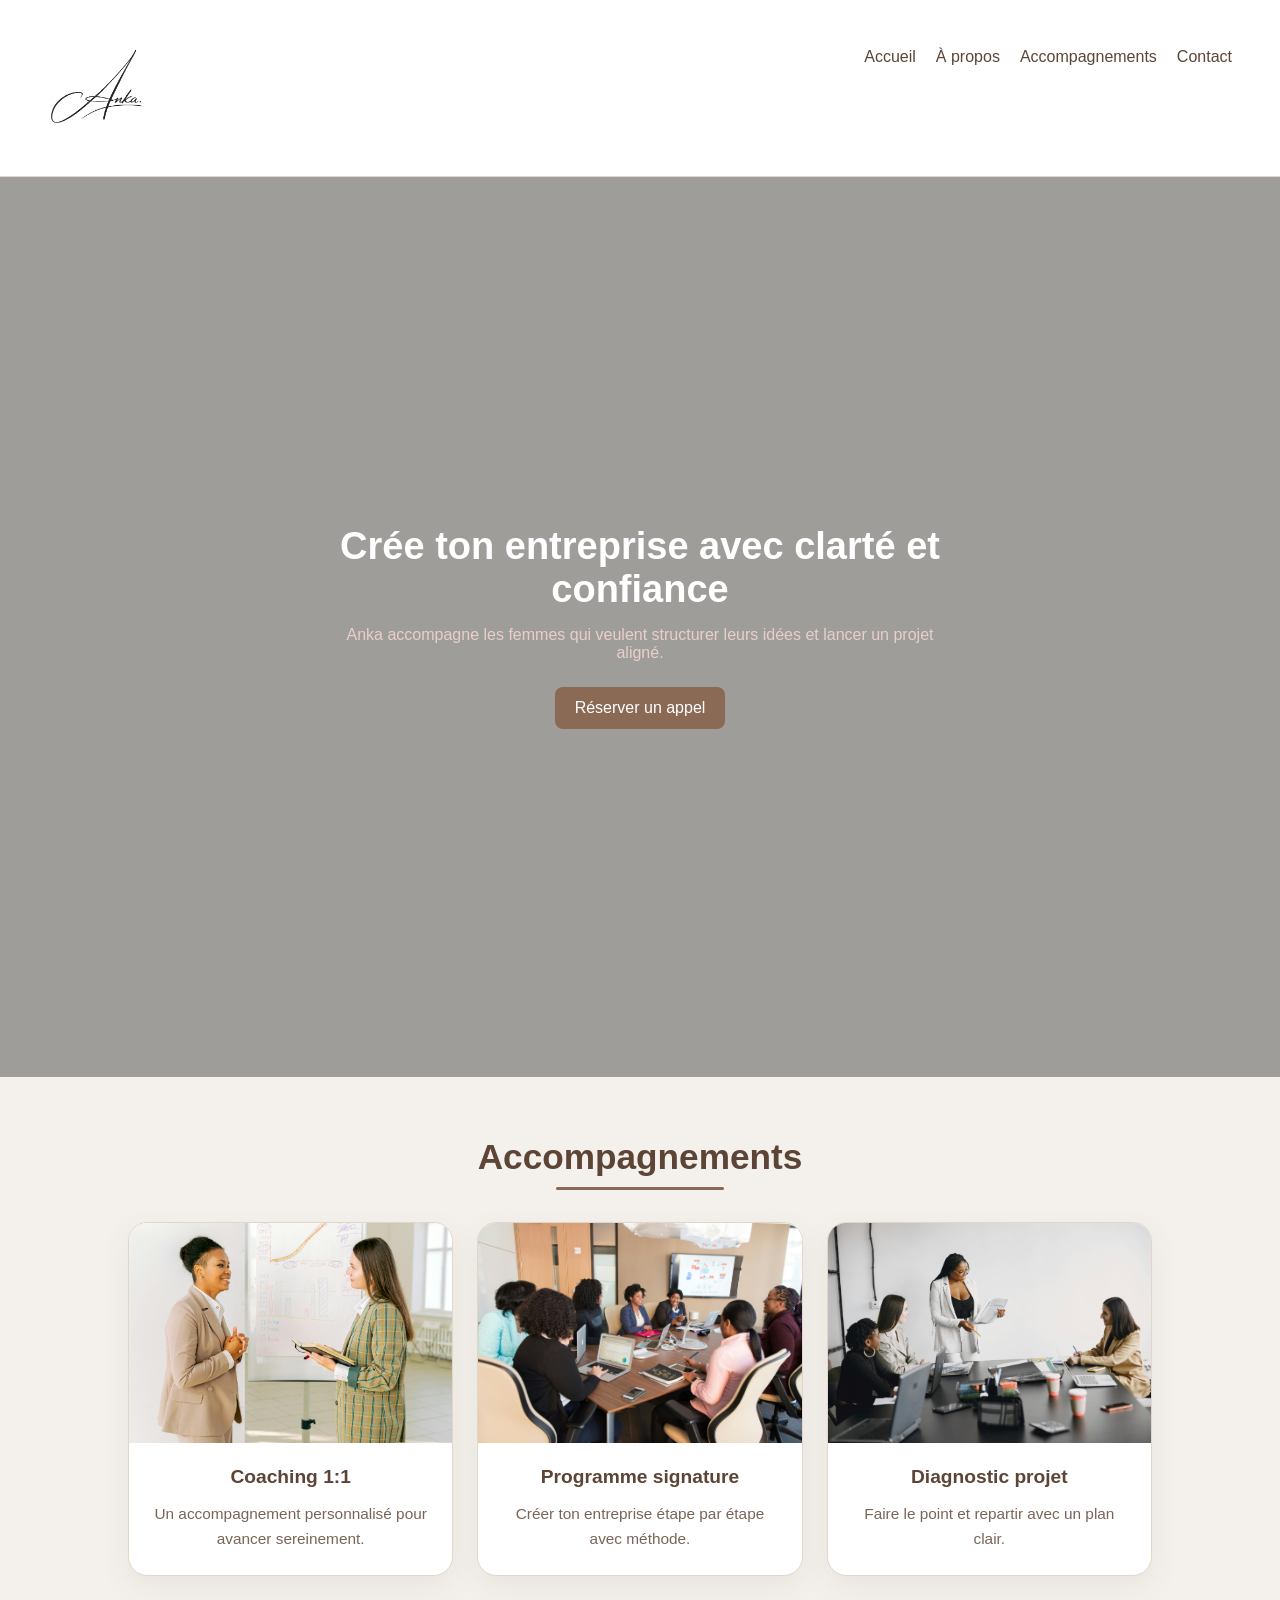
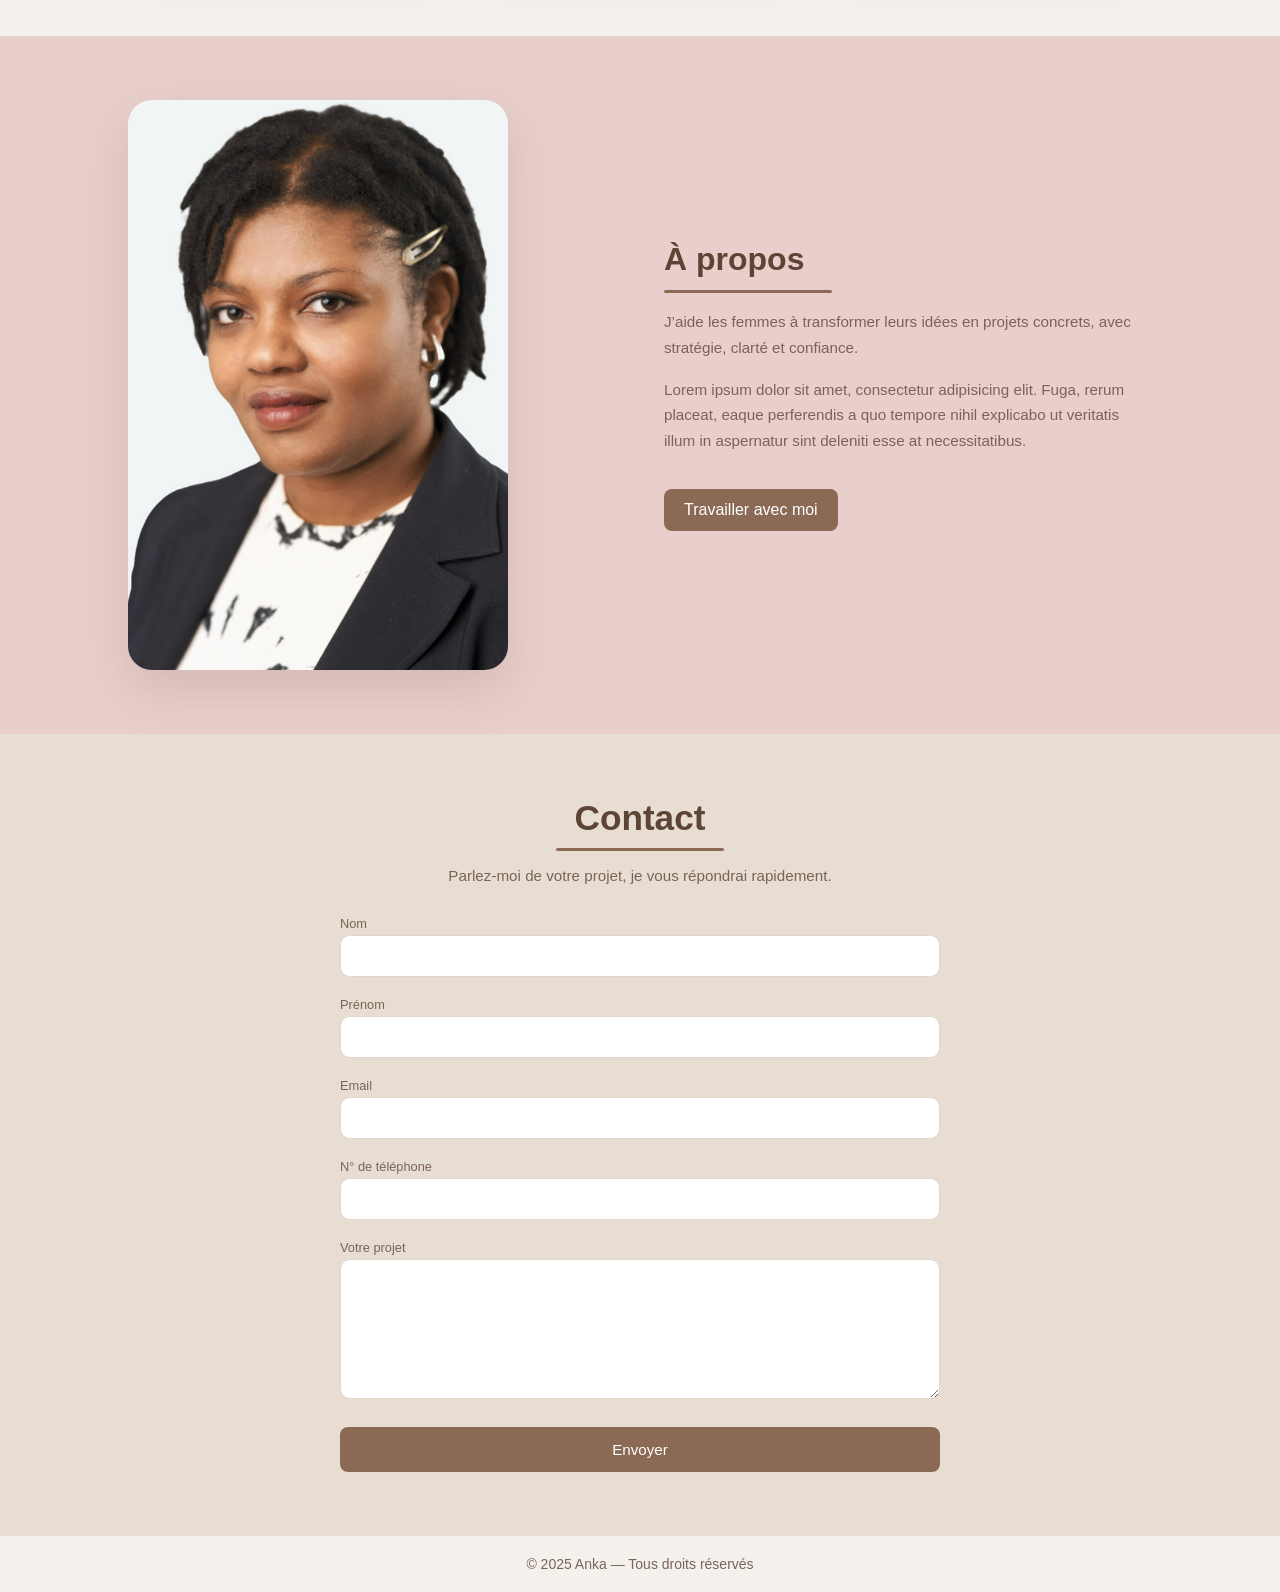
==== index.html @ aa1567e7 "Projet Anka Adele" ====
<!DOCTYPE html>
<html lang="fr">
<head>
<meta charset="UTF-8">
<meta name="viewport" content="width=device-width, initial-scale=1.0">
<title>Anka — Accompagnement entrepreneurial</title>
<link rel="stylesheet" href="style.css">
</head>

<body>


<!-- NAVIGATION -->
<nav>
  <div class="logo">
    <a href="#"><img src="./assets/images/vectologo.png" alt="Logo Anka"></a>
  </div>
  <ul>
    <li><a href="#">Accueil</a></li>
    <li><a href="#about">À propos</a></li>
    <li><a href="#offers">Accompagnements</a></li>
    <li><a href="#contact">Contact</a></li>
  </ul>
</nav>


<!-- BANNIERE PRINCIPALE -->
<section class="hero">

  <video class="hero-video" autoplay muted loop playsinline>
    <source src="./assets/videos/background_hero2.mp4" type="video/mp4">
  </video>

  <div class="hero-overlay"></div>

  <div class="hero-content">
    <h1>Crée ton entreprise avec clarté et confiance</h1>
    <p>
      Anka accompagne les femmes qui veulent structurer leurs idées
      et lancer un projet aligné.
    </p>
    <a href="#contact" class="btn">Réserver un appel</a>
  </div>

</section>


<!-- ACCOMPAGNEMENTS -->
<section id="offers" class="section">
  <h2>Accompagnements</h2>

  <div class="cards">
    <div class="card">
      <div class="card-img">
        <img src="./assets/images/coaching.jpg" alt="Coaching 1:1">
      </div>
      <div class="card-body">
        <h3>Coaching 1:1</h3>
        <p>Un accompagnement personnalisé pour avancer sereinement.</p>
      </div>
    </div>

    <div class="card">
      <div class="card-img">
        <img src="./assets/images/programme.jpg" alt="Programme signature">
      </div>
      <div class="card-body">
        <h3>Programme signature</h3>
        <p>Créer ton entreprise étape par étape avec méthode.</p>
      </div>
    </div>

    <div class="card">
      <div class="card-img">
        <img src="./assets/images/diagnostic.png" alt="Diagnostic projet">
      </div>
      <div class="card-body">
        <h3>Diagnostic projet</h3>
        <p>Faire le point et repartir avec un plan clair.</p>
      </div>
    </div>
  </div>
</section>


<!-- A PROPOS -->
<section id="about" class="section about">
  <div class="about-container">

    <div class="about-img">
      <img src="./assets/images/portrait.png" alt="Fondatrice Anka">
    </div>

    <div class="about-content">
      <h2>À propos</h2>
      <p>
        J’aide les femmes à transformer leurs idées en projets concrets,
        avec stratégie, clarté et confiance.
      </p>

      <p>
        Lorem ipsum dolor sit amet, consectetur adipisicing elit.
        Fuga, rerum placeat, eaque perferendis a quo tempore nihil explicabo
        ut veritatis illum in aspernatur sint deleniti esse at necessitatibus.
      </p>

      <a href="#contact" class="btn">Travailler avec moi</a>
    </div>

  </div>
</section>


<!-- FORMULAIRE CONTACT -->
<section id="contact" class="section contact">
  <div class="contact-container">
    <h2>Contact</h2>
    <p class="contact-subtitle">
      Parlez-moi de votre projet, je vous répondrai rapidement.
    </p>

    <form action="contact.php" method="POST" class="contact-form">

      <div class="form-group">
        <label>Nom</label>
        <input type="text" name="name" required>
      </div>

      <div class="form-group">
        <label>Prénom</label>
        <input type="text" name="name" required>
      </div>

      <div class="form-group">
        <label>Email</label>
        <input type="email" name="email" required>
      </div>

      <div class="form-group">
        <label>N° de téléphone</label>
        <input type="tel" name="phone" required>
      </div>

      <div class="form-group">
        <label>Votre projet</label>
        <textarea name="message" required></textarea>
      </div>

      <button type="submit" class="btn">Envoyer</button>

    </form>
  </div>
</section>

<footer>
  © 2025 Anka — Tous droits réservés
</footer>

</body>
</html>
---- style.css ----
:root {
  --bg-main: #F4F1EC;
  --bg-section: #E8DDD2;
  --bg-card: #FFFFFF;

  --text-main: #5C4436;
  --text-soft: #7A6458;

  --primary: #8A6A55;
  --accent: #E8CFCB;

  --border-soft: #E2D6CC;
}

* {
  margin: 0;
  padding: 0;
  box-sizing: border-box;
}

body {
  font-family: Arial, sans-serif;
  background: var(--bg-main);
  color: var(--text-main);
}






/* NAV */
nav {
  display: flex;
  justify-content: space-between;
  padding: 3rem;
  background: white;
  border-bottom: 1px solid var(--border-soft);
}

.logo img {
  height: 5rem;              
  width: auto;               
  display: block;
}


nav ul {
  display: flex;
  list-style: none;
  gap: 20px;
}

nav a {
  text-decoration: none;
  color: var(--text-main);
}






/* BANNIERE PRINCIPALE */

.hero {
  position: relative;
  min-height: 100vh;
  display: flex;
  align-items: center;
  justify-content: center;
  padding: 80px 10%;
  text-align: center;
  overflow: hidden;
}

.hero-video {
  position: absolute;
  top: 0;
  left: 0;
  width: 100%;
  height: 100%;
  object-fit: cover;
}

.hero-overlay {
  position: absolute;
  inset: 0;
  background: rgba(0, 0, 0, 0.35);
}

.hero-content {
  position: relative;
  z-index: 2;
  max-width: 700px;
  color: white;
}

.hero h1 {
  font-size: 38px;
  margin-bottom: 15px;
}

.hero p {
  max-width: 600px;
  margin: auto;
  color: var(--accent);
}

.btn {
  display: inline-block;
  margin-top: 25px;
  padding: 12px 20px;
  background: var(--primary);
  color: white;
  border-radius: 8px;
  text-decoration: none;
  border: none;
  cursor: pointer;
}




/* TITRES */
.section h2 {
  font-size: 2.2rem;
  font-weight: 600;
  color: var(--text-main);
  margin-bottom: 1rem;
  position: relative;
}

/* ligne décorative */
.section h2::after {
  content: "";
  display: block;
  width: 10.5rem;
  height: 3px;
  background: var(--primary);
  margin: 0.6rem auto 0;
  border-radius: 2px;
}

.about-content h2 {
  text-align: left;
}

.about-content h2::after {
  margin-left: 0;
}





/* SECTIONS */
.section {
  padding: 60px 10%;
  text-align: center;
}

.cards {
  margin-top: 2rem;
  display: grid;
  grid-template-columns: repeat(auto-fit, minmax(260px, 1fr));
  gap: 1.5rem;
}

.card {
  background: var(--bg-card);
  border: 1px solid var(--border-soft);
  border-radius: 1.2rem;
  overflow: hidden;
  box-shadow: 0 10px 30px rgba(92, 68, 54, 0.08);
  transition: transform 0.3s ease, box-shadow 0.3s ease;
}

.card:hover {
  transform: translateY(-6px);
  box-shadow: 0 18px 40px rgba(92, 68, 54, 0.14);
}

.card-img {
  width: 100%;
  height: 220px;
  overflow: hidden;
  background: var(--bg-section);
}

.card-img img {
  width: 100%;
  height: 100%;
  object-fit: cover;
  display: block;
  transition: transform 0.5s ease;
}

.card:hover .card-img img {
  transform: scale(1.05);
}

.card-body {
  padding: 1.4rem 1.2rem 1.5rem;
}

.card h3 {
  font-size: 1.2rem;
  margin-bottom: 0.75rem;
  color: var(--text-main);
  line-height: 1.3;
}

.card p {
  font-size: 0.96rem;
  line-height: 1.6;
  color: var(--text-soft);
}







/* A PROPOS */
.about {
  background: var(--accent);
  padding: 4rem 10%;
}

/* container principal */
.about-container {
  max-width: 1100px;
  margin: 0 auto;
  display: grid;
  grid-template-columns: 1fr 1fr;
  gap: 3rem;
  align-items: center;
}

/* image */
.about-img {
  width: 100%;
  max-width: 380px; /* contrôle visuel */
  aspect-ratio: 2 / 3; /* IMPORTANT */
  border-radius: 1.5rem;
  overflow: hidden;
  box-shadow: 0 20px 50px rgba(92, 68, 54, 0.15);
}

/* image interne */
.about-img img {
  width: 100%;
  height: 100%;
  object-fit: cover;
  object-position: center top; /* focus visage */
  display: block;
  transition: transform 0.5s ease;
}


.about-img:hover img {
  transform: scale(1.03);
}

/* contenu texte */
.about-content {
  text-align: left;
}

.about-content h2 {
  margin-bottom: 1rem;
  font-size: 2rem;
  line-height: 1.3;
}

.about-content p {
  margin-bottom: 1rem;
  color: var(--text-soft);
  line-height: 1.7;
  font-size: 0.95rem;
}

/* bouton spacing */
.about-content .btn {
  margin-top: 1.2rem;
}

/* responsive */
@media (max-width: 768px) {
  .about-container {
    grid-template-columns: 1fr;
    text-align: center;
  }

  .about-img {
    margin: 0 auto;
    max-width: 300px;
  }

  .about-content {
    text-align: center;
  }
}








/* FORMULAIRE */
/* SECTION */
.contact {
  background: var(--bg-section);
  padding: 4rem 10%;
}

/* container */
.contact-container {
  max-width: 600px;
  margin: 0 auto;
  text-align: center;
}

/* subtitle */
.contact-subtitle {
  margin-top: 0.5rem;
  margin-bottom: 2rem;
  color: var(--text-soft);
  font-size: 0.95rem;
}


.contact-form {
  display: flex;
  flex-direction: column;
  gap: 1.2rem;
}

/* group */
.form-group {
  display: flex;
  flex-direction: column;
  text-align: left;
}

/* labels */
.form-group label {
  font-size: 0.8rem;
  margin-bottom: 0.3rem;
  color: var(--text-soft);
}

/* inputs */
.contact-form input,
.contact-form textarea {
  padding: 0.75rem 0.9rem;
  border-radius: 0.6rem;
  border: 1px solid var(--border-soft);
  font-size: 0.9rem;
  background: white;
  transition: all 0.2s ease;
}

/* focus */
.contact-form input:focus,
.contact-form textarea:focus {
  outline: none;
  border-color: var(--primary);
  box-shadow: 0 0 0 2px rgba(138, 106, 85, 0.15);
}

/* textarea */
.contact-form textarea {
  min-height: 140px;
  resize: vertical;
}

/* bouton */
.contact-form .btn {
  margin-top: 0.5rem;
  padding: 0.9rem;
  font-size: 0.95rem;
}

/* FOOTER */
footer {
  text-align: center;
  padding: 20px;
  font-size: 14px;
  color: var(--text-soft);
}
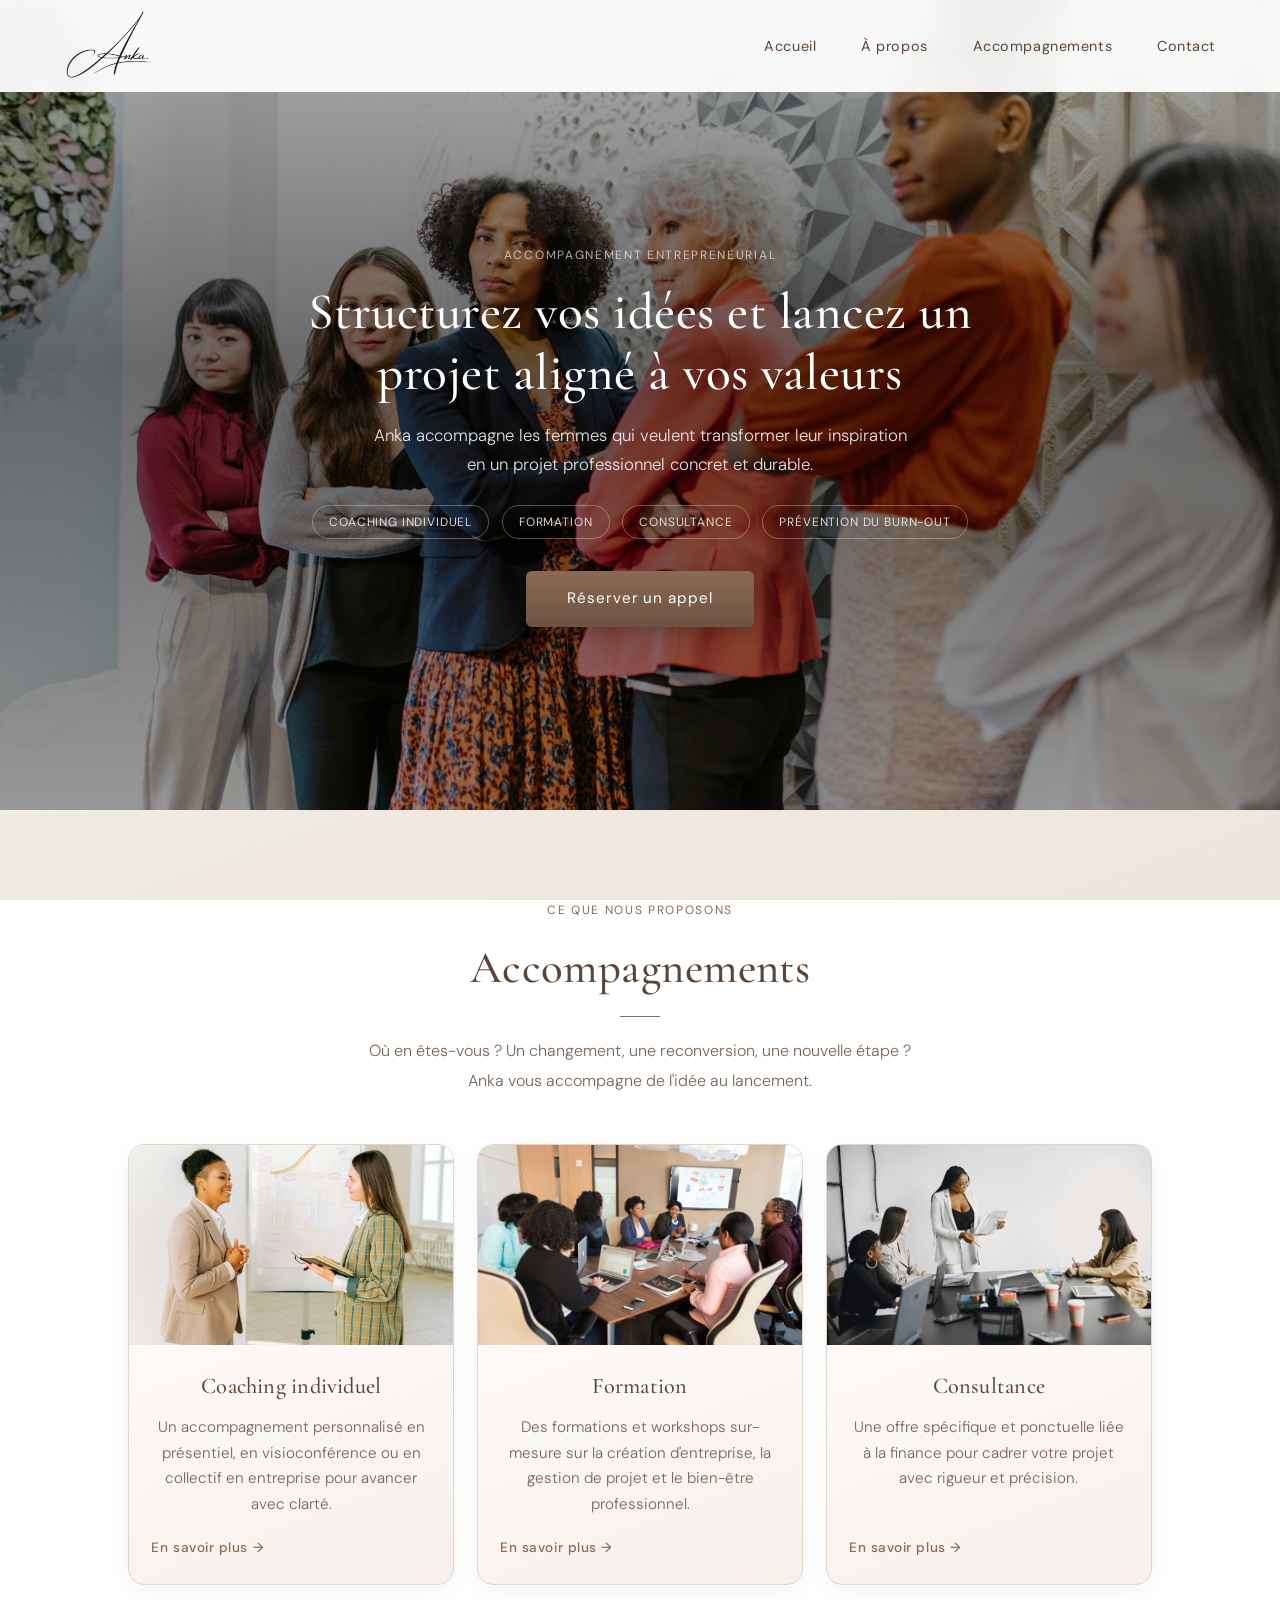
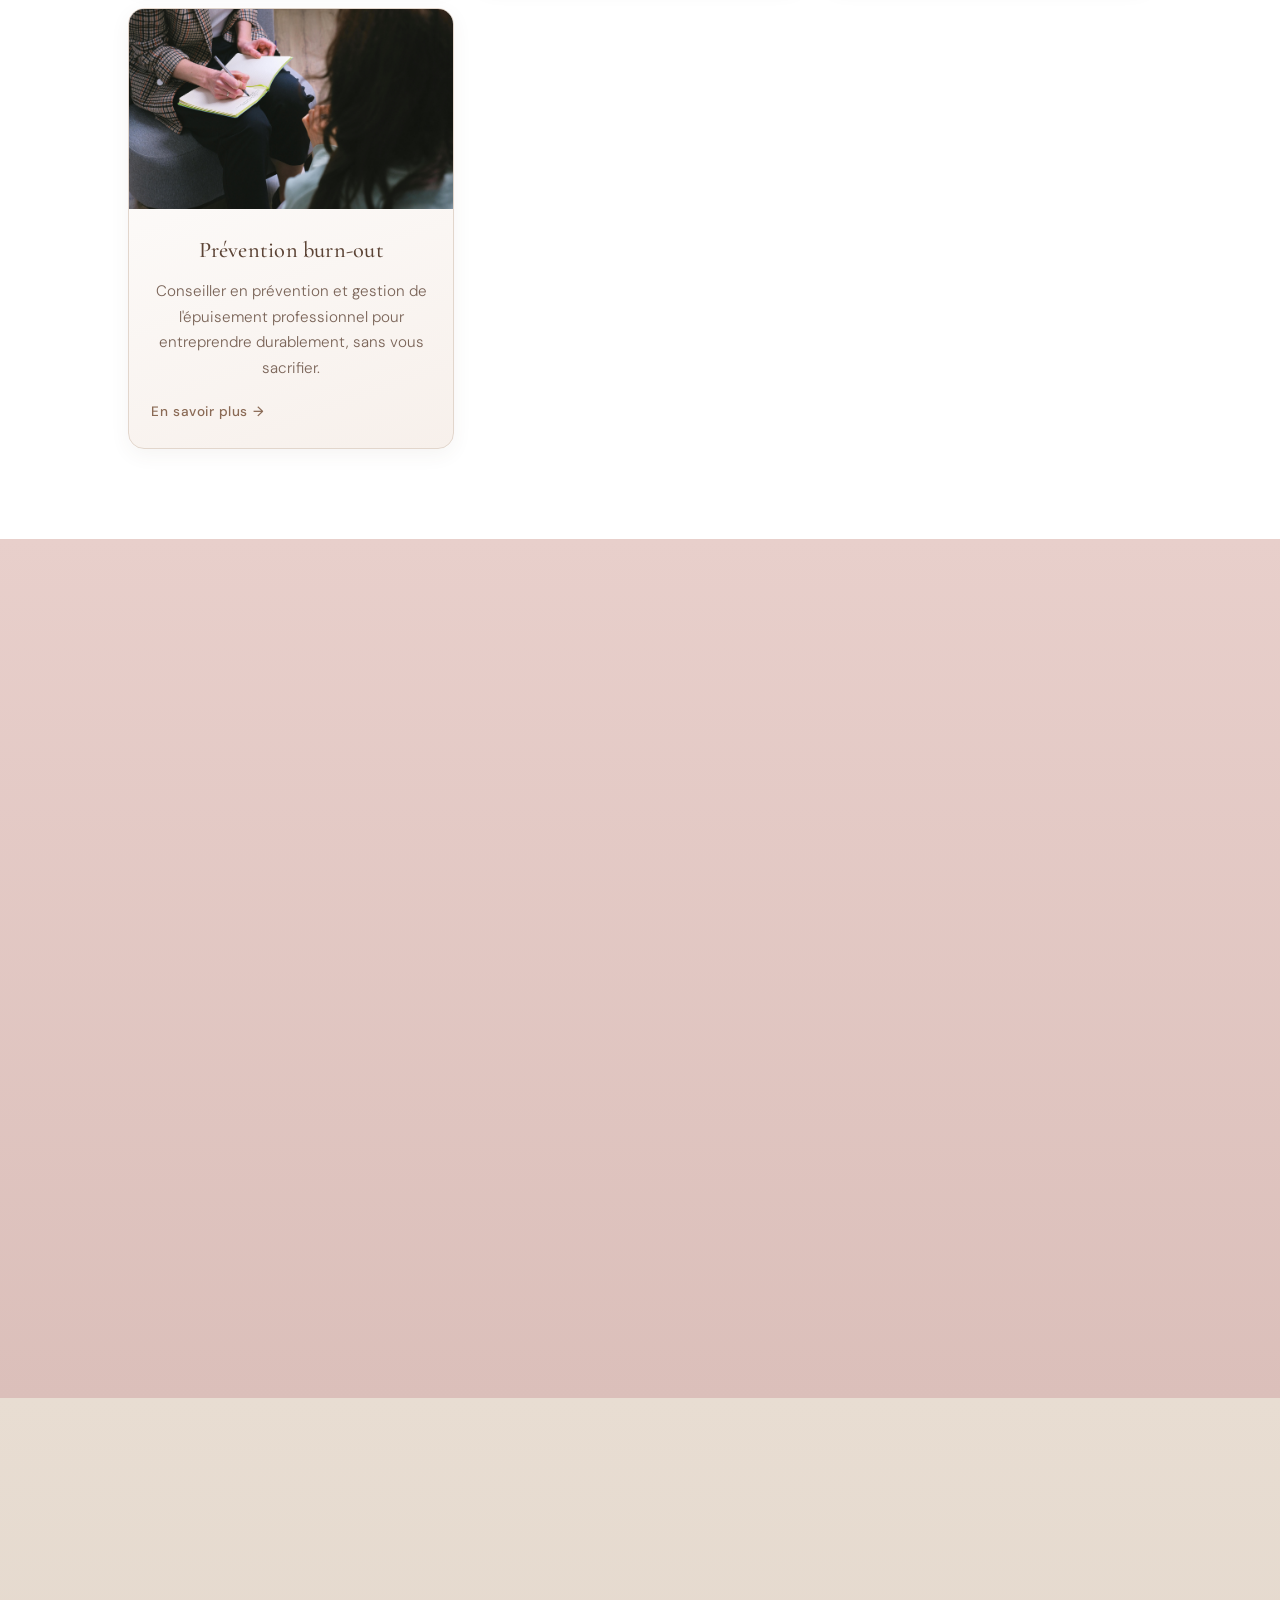
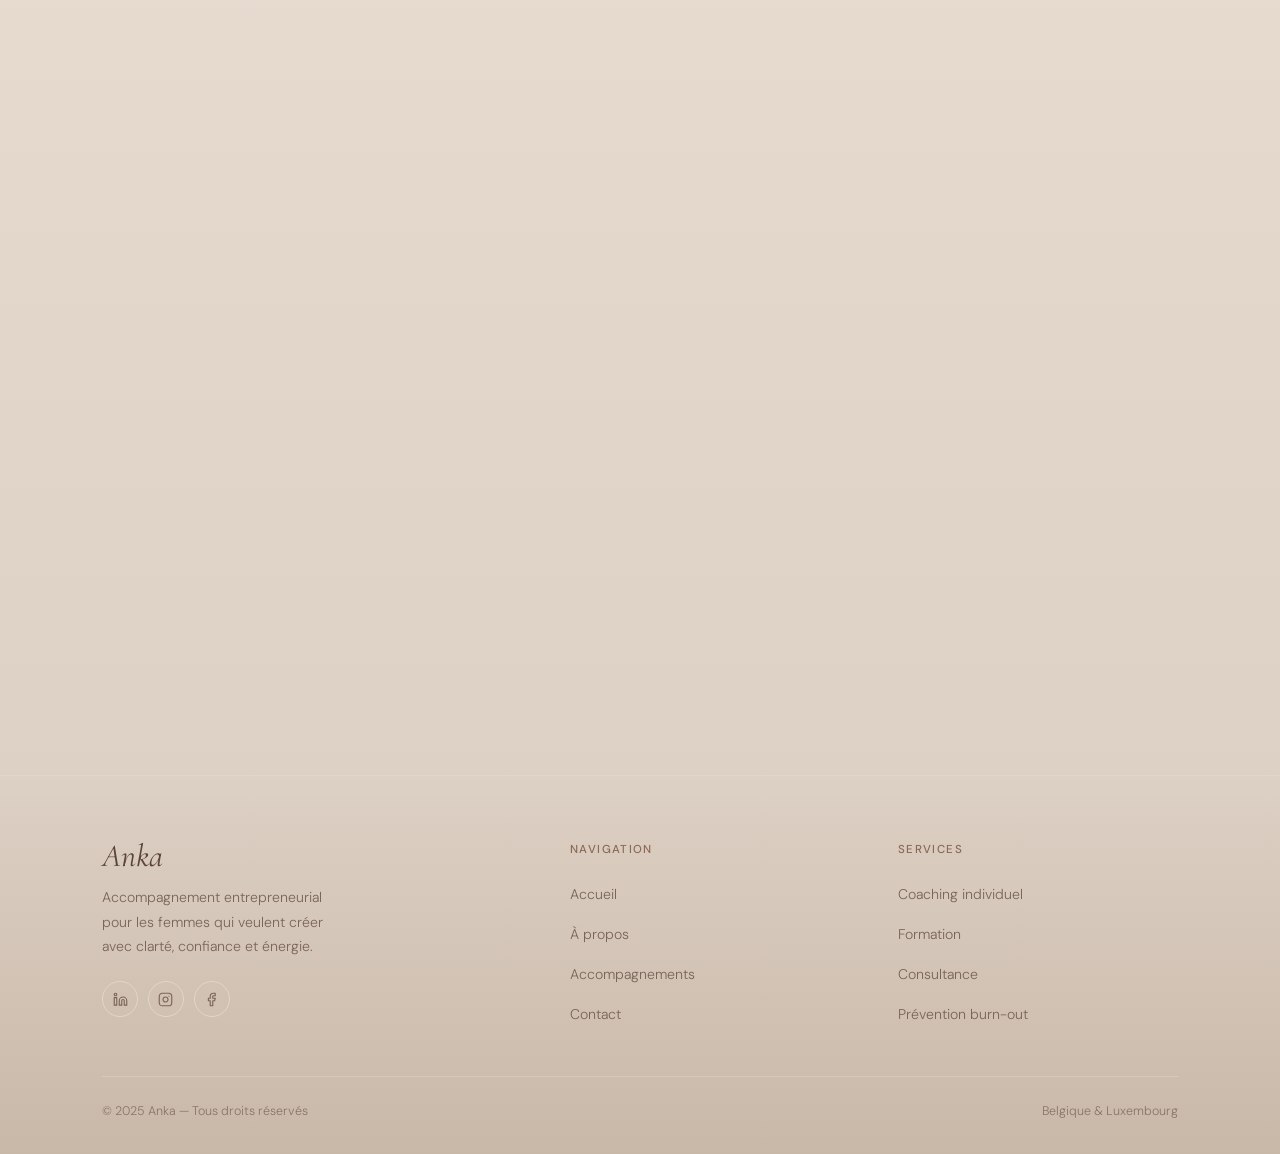
==== commit 112f10e6: "Optimisation" ====
--- a/index.html
+++ b/index.html
@@ -3,80 +3,111 @@
 <head>
 <meta charset="UTF-8">
 <meta name="viewport" content="width=device-width, initial-scale=1.0">
-<title>Anka — Accompagnement entrepreneurial</title>
+<title>Anka - Accompagnement entrepreneurial</title>
+<link rel="icon" type="image/svg+xml" href="assets/images/favicon.svg">
+
+<link rel="preconnect" href="https://fonts.googleapis.com">
+<link rel="preconnect" href="https://fonts.gstatic.com" crossorigin>
+<link href="https://fonts.googleapis.com/css2?family=Cormorant+Garamond:ital,wght@0,400;0,500;0,600;1,400&family=DM+Sans:wght@300;400;500&display=swap" rel="stylesheet">
+
 <link rel="stylesheet" href="style.css">
 </head>
 
 <body>
 
-
 <!-- NAVIGATION -->
-<nav>
+<nav id="navbar">
   <div class="logo">
     <a href="#"><img src="./assets/images/vectologo.png" alt="Logo Anka"></a>
   </div>
-  <ul>
+  <ul class="nav-links">
     <li><a href="#">Accueil</a></li>
     <li><a href="#about">À propos</a></li>
     <li><a href="#offers">Accompagnements</a></li>
     <li><a href="#contact">Contact</a></li>
   </ul>
+  <button class="hamburger" id="hamburger" aria-label="Ouvrir le menu" aria-expanded="false">
+    <span></span>
+    <span></span>
+    <span></span>
+  </button>
 </nav>
 
-
-<!-- BANNIERE PRINCIPALE -->
+<div class="nav-overlay" id="navOverlay"></div>
+
+
+<!-- HERO -->
 <section class="hero">
-
-  <video class="hero-video" autoplay muted loop playsinline>
-    <source src="./assets/videos/background_hero2.mp4" type="video/mp4">
-  </video>
-
+  <img src="assets/images/Hero.jpg" alt="Anka accompagnement entrepreneurial" class="hero-bg">
   <div class="hero-overlay"></div>
-
   <div class="hero-content">
-    <h1>Crée ton entreprise avec clarté et confiance</h1>
-    <p>
-      Anka accompagne les femmes qui veulent structurer leurs idées
-      et lancer un projet aligné.
+    <p class="hero-eyebrow">Accompagnement entrepreneurial</p>
+    <h1>Structurez vos idées et lancez un projet aligné à vos valeurs</h1>
+    <p class="hero-sub">
+      Anka accompagne les femmes qui veulent transformer leur inspiration en un projet professionnel concret et durable.
     </p>
-    <a href="#contact" class="btn">Réserver un appel</a>
-  </div>
-
+<ul class="hero-services">
+  <li><a href="#offers">Coaching individuel</a></li>
+  <li><a href="#offers">Formation</a></li>
+  <li><a href="#offers">Consultance</a></li>
+  <li><a href="#offers">Prévention du burn-out</a></li>
+</ul>
+    <a href="#contact" class="btn btn-hero">Réserver un appel</a>
+  </div>
 </section>
 
 
 <!-- ACCOMPAGNEMENTS -->
 <section id="offers" class="section">
-  <h2>Accompagnements</h2>
+  <p class="section-eyebrow reveal">Ce que nous proposons</p>
+  <h2 class="reveal">Accompagnements</h2>
+  <p class="section-intro reveal">
+    Où en êtes-vous ? Un changement, une reconversion, une nouvelle étape ?<br>
+    Anka vous accompagne de l'idée au lancement.
+  </p>
 
   <div class="cards">
-    <div class="card">
-      <div class="card-img">
-        <img src="./assets/images/coaching.jpg" alt="Coaching 1:1">
-      </div>
-      <div class="card-body">
-        <h3>Coaching 1:1</h3>
-        <p>Un accompagnement personnalisé pour avancer sereinement.</p>
-      </div>
-    </div>
-
-    <div class="card">
-      <div class="card-img">
-        <img src="./assets/images/programme.jpg" alt="Programme signature">
-      </div>
-      <div class="card-body">
-        <h3>Programme signature</h3>
-        <p>Créer ton entreprise étape par étape avec méthode.</p>
-      </div>
-    </div>
-
-    <div class="card">
-      <div class="card-img">
-        <img src="./assets/images/diagnostic.png" alt="Diagnostic projet">
-      </div>
-      <div class="card-body">
-        <h3>Diagnostic projet</h3>
-        <p>Faire le point et repartir avec un plan clair.</p>
+    <div class="card reveal">
+      <div class="card-img">
+        <img src="./assets/images/coaching.jpg" alt="Coaching individuel">
+      </div>
+      <div class="card-body">
+        <h3>Coaching individuel</h3>
+        <p>Un accompagnement personnalisé en présentiel, en visioconférence ou en collectif en entreprise pour avancer avec clarté.</p>
+        <a href="#contact" class="card-link">En savoir plus →</a>
+      </div>
+    </div>
+
+    <div class="card reveal">
+      <div class="card-img">
+        <img src="./assets/images/programme.jpg" alt="Formation">
+      </div>
+      <div class="card-body">
+        <h3>Formation</h3>
+        <p>Des formations et workshops sur-mesure sur la création d'entreprise, la gestion de projet et le bien-être professionnel.</p>
+        <a href="#contact" class="card-link">En savoir plus →</a>
+      </div>
+    </div>
+
+    <div class="card reveal">
+      <div class="card-img">
+        <img src="./assets/images/diagnostic.png" alt="Consultance">
+      </div>
+      <div class="card-body">
+        <h3>Consultance</h3>
+        <p>Une offre spécifique et ponctuelle liée à la finance pour cadrer votre projet avec rigueur et précision.</p>
+        <a href="#contact" class="card-link">En savoir plus →</a>
+      </div>
+    </div>
+
+    <div class="card reveal">
+      <div class="card-img">
+        <img src="./assets/images/burnout.jpg" alt="Prévention burn-out">
+      </div>
+      <div class="card-body">
+        <h3>Prévention burn-out</h3>
+        <p>Conseiller en prévention et gestion de l'épuisement professionnel pour entreprendre durablement, sans vous sacrifier.</p>
+        <a href="#contact" class="card-link">En savoir plus →</a>
       </div>
     </div>
   </div>
@@ -86,78 +117,148 @@
 <!-- A PROPOS -->
 <section id="about" class="section about">
   <div class="about-container">
-
-    <div class="about-img">
-      <img src="./assets/images/portrait.png" alt="Fondatrice Anka">
-    </div>
-
+    <div class="about-img reveal">
+      <img src="./assets/images/Portrait.png" alt="Fondatrice Anka">
+    </div>
     <div class="about-content">
-      <h2>À propos</h2>
-      <p>
-        J’aide les femmes à transformer leurs idées en projets concrets,
-        avec stratégie, clarté et confiance.
-      </p>
-
-      <p>
-        Lorem ipsum dolor sit amet, consectetur adipisicing elit.
-        Fuga, rerum placeat, eaque perferendis a quo tempore nihil explicabo
-        ut veritatis illum in aspernatur sint deleniti esse at necessitatibus.
-      </p>
-
-      <a href="#contact" class="btn">Travailler avec moi</a>
-    </div>
-
-  </div>
-</section>
-
-
-<!-- FORMULAIRE CONTACT -->
+      <p class="section-eyebrow reveal">Qui suis-je ?</p>
+      <h2 class="reveal">À propos</h2>
+      <p class="about-lead reveal">
+        « Aider les femmes à transformer leurs idées en projets concrets avec stratégie, clarté et confiance. »
+      </p>
+      <p class="reveal">
+        Entrepreneuse, mère de trois enfants et fondatrice de <strong>ANka</strong>, j'accompagne les femmes à transformer leurs idées en projets concrets, durables et alignés.
+      </p>
+      <p class="reveal">
+        Issue de la finance (Belgique &amp; Luxembourg), j'allie rigueur stratégique et approche humaine pour guider chaque étape, de l'idée au lancement.
+      </p>
+      <p class="reveal">
+        Mon objectif : entreprendre avec clarté, confiance et énergie — <strong>sans s'épuiser</strong>.
+      </p>
+      <p class="reveal">
+        À travers mes accompagnements, je transmets des outils concrets et une vision solide pour favoriser l'<strong>autonomisation</strong>, dans un cadre basé sur le <strong>bien-être</strong>, l'<strong>écoute</strong>, la <strong>bienveillance</strong> et le <strong>professionnalisme</strong>.
+      </p>
+      <a href="#contact" class="btn reveal">Travailler avec moi</a>
+    </div>
+  </div>
+</section>
+
+
+<!-- CONTACT -->
 <section id="contact" class="section contact">
   <div class="contact-container">
-    <h2>Contact</h2>
-    <p class="contact-subtitle">
-      Parlez-moi de votre projet, je vous répondrai rapidement.
-    </p>
-
-    <form action="contact.php" method="POST" class="contact-form">
-
-      <div class="form-group">
-        <label>Nom</label>
-        <input type="text" name="name" required>
-      </div>
-
-      <div class="form-group">
-        <label>Prénom</label>
-        <input type="text" name="name" required>
-      </div>
-
-      <div class="form-group">
-        <label>Email</label>
-        <input type="email" name="email" required>
-      </div>
-
-      <div class="form-group">
-        <label>N° de téléphone</label>
-        <input type="tel" name="phone" required>
-      </div>
-
-      <div class="form-group">
-        <label>Votre projet</label>
-        <textarea name="message" required></textarea>
-      </div>
-
-      <button type="submit" class="btn">Envoyer</button>
-
+    <p class="section-eyebrow reveal">Parlons de votre projet</p>
+    <h2 class="reveal">Contact</h2>
+    <p class="contact-subtitle reveal">Décrivez-moi votre situation, je vous répondrai dans les plus brefs délais.</p>
+
+    <form action="https://formspree.io/f/VOTRE_ID" method="POST" class="contact-form reveal" id="contactForm">
+      <div class="form-row">
+        <div class="form-group">
+          <label for="nom">Nom</label>
+          <input type="text" id="nom" name="nom" required>
+        </div>
+        <div class="form-group">
+          <label for="prenom">Prénom</label>
+          <input type="text" id="prenom" name="prenom" required>
+        </div>
+      </div>
+      <div class="form-group">
+        <label for="email">Email</label>
+        <input type="email" id="email" name="email" required>
+      </div>
+      <div class="form-group">
+        <label for="phone">N° de téléphone</label>
+        <input type="tel" id="phone" name="phone">
+      </div>
+      <div class="form-group">
+        <label for="budget">Budget envisagé (optionnel)</label>
+        <select id="budget" name="budget">
+          <option value="">-- Sélectionner --</option>
+          <option>Moins de 500€</option>
+          <option>500€ – 1 500€</option>
+          <option>1 500€ – 3 000€</option>
+          <option>3 000€ et plus</option>
+        </select>
+      </div>
+      <div class="form-group">
+        <label for="message">Votre projet</label>
+        <textarea id="message" name="message" required></textarea>
+      </div>
+      <button type="submit" class="btn" id="submitBtn">Envoyer</button>
+      <p class="form-success" id="formSuccess">
+        ✓ Message envoyé ! Je vous recontacte rapidement.
+      </p>
     </form>
   </div>
 </section>
 
+
+<!-- FOOTER -->
 <footer>
-  © 2025 Anka — Tous droits réservés
+  <div class="footer-grid">
+
+    <!-- COLONNE 1 : Brand -->
+    <div class="footer-brand">
+      <div class="footer-logo">Anka</div>
+      <p>Accompagnement entrepreneurial pour les femmes qui veulent créer avec clarté, confiance et énergie.</p>
+
+      <!-- Réseaux sociaux — à remplir quand les comptes sont prêts -->
+      <div class="footer-social">
+        <a href="#" class="social-btn" aria-label="LinkedIn">
+          <!-- LinkedIn icon -->
+          <svg width="15" height="15" viewBox="0 0 24 24" fill="none" stroke="currentColor" stroke-width="1.8" stroke-linecap="round" stroke-linejoin="round">
+            <path d="M16 8a6 6 0 0 1 6 6v7h-4v-7a2 2 0 0 0-2-2 2 2 0 0 0-2 2v7h-4v-7a6 6 0 0 1 6-6z"/>
+            <rect x="2" y="9" width="4" height="12"/><circle cx="4" cy="4" r="2"/>
+          </svg>
+        </a>
+        <a href="#" class="social-btn" aria-label="Instagram">
+          <!-- Instagram icon -->
+          <svg width="15" height="15" viewBox="0 0 24 24" fill="none" stroke="currentColor" stroke-width="1.8" stroke-linecap="round" stroke-linejoin="round">
+            <rect x="2" y="2" width="20" height="20" rx="5" ry="5"/>
+            <path d="M16 11.37A4 4 0 1 1 12.63 8 4 4 0 0 1 16 11.37z"/>
+            <line x1="17.5" y1="6.5" x2="17.51" y2="6.5"/>
+          </svg>
+        </a>
+        <a href="#" class="social-btn" aria-label="Facebook">
+          <!-- Facebook icon -->
+          <svg width="15" height="15" viewBox="0 0 24 24" fill="none" stroke="currentColor" stroke-width="1.8" stroke-linecap="round" stroke-linejoin="round">
+            <path d="M18 2h-3a5 5 0 0 0-5 5v3H7v4h3v8h4v-8h3l1-4h-4V7a1 1 0 0 1 1-1h3z"/>
+          </svg>
+        </a>
+      </div>
+    </div>
+
+    <!-- COLONNE 2 : Navigation -->
+    <div class="footer-col">
+      <h4>Navigation</h4>
+      <ul>
+        <li><a href="#">Accueil</a></li>
+        <li><a href="#about">À propos</a></li>
+        <li><a href="#offers">Accompagnements</a></li>
+        <li><a href="#contact">Contact</a></li>
+      </ul>
+    </div>
+
+    <!-- COLONNE 3 : Services -->
+    <div class="footer-col">
+      <h4>Services</h4>
+      <ul>
+        <li><a href="#offers">Coaching individuel</a></li>
+        <li><a href="#offers">Formation</a></li>
+        <li><a href="#offers">Consultance</a></li>
+        <li><a href="#offers">Prévention burn-out</a></li>
+      </ul>
+    </div>
+
+  </div>
+
+  <!-- Barre de bas -->
+  <div class="footer-bottom">
+    <p>© 2025 Anka — Tous droits réservés</p>
+    <p>Belgique &amp; Luxembourg</p>
+  </div>
 </footer>
 
+<script src="main.js"></script>
 </body>
 </html>
-
-
-
--- a/style.css
+++ b/style.css
@@ -1,3 +1,6 @@
+/* ===========================
+   VARIABLES & RESET
+=========================== */
 :root {
   --bg-main: #F4F1EC;
   --bg-section: #E8DDD2;
@@ -10,386 +13,774 @@
   --accent: #E8CFCB;
 
   --border-soft: #E2D6CC;
-}
-
-* {
-  margin: 0;
-  padding: 0;
-  box-sizing: border-box;
-}
+
+  --font-display: 'Cormorant Garamond', Georgia, serif;
+  --font-body: 'DM Sans', Arial, sans-serif;
+
+  --nav-height: 92px;
+}
+
+* { margin: 0; padding: 0; box-sizing: border-box; }
+
+html { scroll-behavior: smooth; }
 
 body {
-  font-family: Arial, sans-serif;
-  background: var(--bg-main);
+  font-family: var(--font-body);
+  background: linear-gradient(160deg, #F4F1EC 0%, #EDE6DC 100%);
+  background-attachment: fixed;
   color: var(--text-main);
-}
-
-
-
-
-
-
-/* NAV */
+  font-size: 17px;
+  line-height: 1.7;
+}
+
+h1, h2, h3 {
+  font-family: var(--font-display);
+  font-weight: 500;
+  letter-spacing: 0.01em;
+}
+
+p { font-family: var(--font-body); font-weight: 300; }
+
+strong { font-weight: 500; color: var(--text-main); }
+
+
+/* ===========================
+   REVEAL AU SCROLL
+=========================== */
+.reveal {
+  opacity: 0;
+  transform: translateY(28px);
+  transition: opacity 0.65s ease, transform 0.65s ease;
+}
+
+.reveal.visible { opacity: 1; transform: translateY(0); }
+
+.card:nth-child(1) { transition-delay: 0s; }
+.card:nth-child(2) { transition-delay: 0.1s; }
+.card:nth-child(3) { transition-delay: 0.2s; }
+.card:nth-child(4) { transition-delay: 0.3s; }
+
+
+/* ===========================
+   NAVIGATION
+=========================== */
 nav {
-  display: flex;
+  position: fixed;
+  top: 0; left: 0; right: 0;
+  z-index: 1000;
+  height: var(--nav-height);
+  display: flex;
+  align-items: center;
   justify-content: space-between;
-  padding: 3rem;
-  background: white;
-  border-bottom: 1px solid var(--border-soft);
+  padding: 0 5%;
+  background: rgba(255, 255, 255, 0.93);
+  backdrop-filter: blur(12px);
+  -webkit-backdrop-filter: blur(12px);
+  border-bottom: 1px solid transparent;
+  transition: border-color 0.3s ease, box-shadow 0.3s ease;
+}
+
+nav.scrolled {
+  border-color: var(--border-soft);
+  box-shadow: 0 2px 20px rgba(92, 68, 54, 0.08);
 }
 
 .logo img {
-  height: 5rem;              
-  width: auto;               
+  height: 72px;
+  width: auto;
   display: block;
-}
-
-
-nav ul {
+  transition: opacity 0.2s ease;
+}
+
+.logo img:hover { opacity: 0.8; }
+
+.nav-links {
   display: flex;
   list-style: none;
-  gap: 20px;
-}
-
-nav a {
+  gap: 2.8rem;
+  align-items: center;
+}
+
+.nav-links a {
   text-decoration: none;
   color: var(--text-main);
-}
-
-
-
-
-
-
-/* BANNIERE PRINCIPALE */
-
+  font-family: var(--font-body);
+  font-size: 0.9rem;
+  font-weight: 400;
+  letter-spacing: 0.04em;
+  position: relative;
+  padding-bottom: 2px;
+  transition: color 0.2s ease;
+}
+
+.nav-links a::after {
+  content: '';
+  position: absolute;
+  bottom: -2px; left: 0;
+  width: 0; height: 1px;
+  background: var(--primary);
+  transition: width 0.3s ease;
+}
+
+.nav-links a:hover { color: var(--primary); }
+.nav-links a:hover::after { width: 100%; }
+
+
+/* ===========================
+   HAMBURGER
+=========================== */
+.hamburger {
+  display: none;
+  flex-direction: column;
+  justify-content: center;
+  align-items: center;
+  gap: 5px;
+  width: 40px; height: 40px;
+  background: none;
+  border: none;
+  cursor: pointer;
+  padding: 4px;
+  border-radius: 6px;
+  transition: background 0.2s ease;
+}
+
+.hamburger:hover { background: var(--bg-section); }
+
+.hamburger span {
+  display: block;
+  width: 22px; height: 1.5px;
+  background: var(--text-main);
+  border-radius: 2px;
+  transform-origin: center;
+  transition: transform 0.35s ease, opacity 0.25s ease, width 0.3s ease;
+}
+
+.hamburger.open span:nth-child(1) { transform: translateY(6.5px) rotate(45deg); }
+.hamburger.open span:nth-child(2) { opacity: 0; width: 0; }
+.hamburger.open span:nth-child(3) { transform: translateY(-6.5px) rotate(-45deg); }
+
+
+/* ===========================
+   OVERLAY MOBILE
+=========================== */
+.nav-overlay {
+  display: none;
+  position: fixed;
+  inset: 0;
+  background: rgba(92, 68, 54, 0.25);
+  backdrop-filter: blur(2px);
+  z-index: 998;
+  opacity: 0;
+  transition: opacity 0.3s ease;
+}
+
+.nav-overlay.active { opacity: 1; }
+
+
+/* ===========================
+   RESPONSIVE NAV
+=========================== */
+@media (max-width: 768px) {
+  .hamburger { display: flex; }
+
+  .nav-overlay { display: block; pointer-events: none; }
+  .nav-overlay.active { pointer-events: all; }
+
+  .nav-links {
+    position: fixed;
+    top: 0; right: 0;
+    min-height: 100dvh;
+    width: min(300px, 82vw);
+    flex-direction: column;
+    align-items: flex-start;
+    justify-content: center;
+    gap: 0;
+    background: white;
+    padding: calc(var(--nav-height) + 1rem) 2.5rem 2rem;
+    z-index: 999;
+    transform: translateX(100%);
+    transition: transform 0.4s cubic-bezier(0.4, 0, 0.2, 1);
+    box-shadow: -8px 0 40px rgba(92, 68, 54, 0.12);
+  }
+
+  .nav-links.open { transform: translateX(0); }
+
+  .nav-links li { width: 100%; border-bottom: 1px solid var(--border-soft); }
+  .nav-links li:last-child { border-bottom: none; }
+
+  .nav-links a {
+    display: block;
+    padding: 1.2rem 0;
+    font-family: var(--font-display);
+    font-size: 1.6rem;
+  }
+  .nav-links a::after { display: none; }
+}
+
+
+/* ===========================
+   EYEBROWS
+=========================== */
+.section-eyebrow,
+.hero-eyebrow {
+  font-family: var(--font-body);
+  font-size: 0.75rem;
+  font-weight: 400;
+  letter-spacing: 0.14em;
+  text-transform: uppercase;
+  color: var(--primary);
+  margin-bottom: 0.6rem;
+  display: block;
+}
+
+
+/* ===========================
+   HERO
+=========================== */
 .hero {
   position: relative;
-  min-height: 100vh;
+  min-height: 90vh;
   display: flex;
   align-items: center;
   justify-content: center;
-  padding: 80px 10%;
+  padding: calc(var(--nav-height) + 40px) 10% 70px;
   text-align: center;
   overflow: hidden;
 }
 
-.hero-video {
+.hero-bg {
   position: absolute;
-  top: 0;
-  left: 0;
-  width: 100%;
-  height: 100%;
+  top: 0; left: 0;
+  width: 100%; height: 100%;
   object-fit: cover;
+  object-position: center top;
+  display: block;
 }
 
 .hero-overlay {
   position: absolute;
   inset: 0;
-  background: rgba(0, 0, 0, 0.35);
+  background: linear-gradient(
+    to bottom,
+    rgba(0,0,0,0.30) 0%,
+    rgba(0,0,0,0.58) 45%,
+    rgba(0,0,0,0.40) 100%
+  );
 }
 
 .hero-content {
   position: relative;
   z-index: 2;
-  max-width: 700px;
+  max-width: 760px;
   color: white;
 }
 
+.hero-eyebrow {
+  color: rgba(255, 255, 255, 0.65);
+  margin-bottom: 1rem;
+}
+
 .hero h1 {
-  font-size: 38px;
-  margin-bottom: 15px;
-}
-
-.hero p {
-  max-width: 600px;
-  margin: auto;
-  color: var(--accent);
-}
-
+  font-family: var(--font-display);
+  font-size: clamp(2rem, 4.5vw, 3.2rem);
+  font-weight: 500;
+  line-height: 1.2;
+  letter-spacing: 0.01em;
+  margin-bottom: 1rem;
+}
+
+.hero-sub {
+  font-family: var(--font-body);
+  font-weight: 300;
+  max-width: 540px;
+  margin: 0 auto 1.6rem;
+  color: rgba(255, 255, 255, 0.88);
+  font-size: 1.05rem;
+  line-height: 1.75;
+}
+
+.hero-services {
+  display: flex;
+  flex-wrap: wrap;
+  justify-content: center;
+  gap: 0.5rem 0.8rem;
+  list-style: none;
+  margin-bottom: 2rem;
+}
+
+.hero-services li {
+  font-family: var(--font-body);
+  font-size: 0.75rem;
+  font-weight: 400;
+  letter-spacing: 0.07em;
+  text-transform: uppercase;
+  color: rgba(255, 255, 255, 0.82);
+  padding: 0.35rem 1rem;
+  border: 1px solid rgba(255, 255, 255, 0.3);
+  border-radius: 50px;
+  transition: border-color 0.2s, color 0.2s;
+}
+
+.hero-services li a {
+  color: inherit;
+  text-decoration: none;
+  display: block;
+}
+
+.hero-services li:hover { border-color: rgba(255,255,255,0.7); color: white; }
+
+
+/* ===========================
+   BOUTONS
+=========================== */
 .btn {
   display: inline-block;
-  margin-top: 25px;
-  padding: 12px 20px;
-  background: var(--primary);
+  padding: 0.85rem 2.2rem;
+  background: linear-gradient(180deg, #8A6A55 0%, #6e5242 100%);
   color: white;
-  border-radius: 8px;
+  border-radius: 6px;
   text-decoration: none;
   border: none;
   cursor: pointer;
-}
-
-
-
-
-/* TITRES */
+  font-family: var(--font-body);
+  font-size: 0.9rem;
+  font-weight: 400;
+  letter-spacing: 0.05em;
+  transition: opacity 0.25s ease, transform 0.2s ease;
+}
+
+.btn:hover { opacity: 0.88; transform: translateY(-1px); }
+
+.btn-hero {
+  background: linear-gradient(180deg, #8A6A55 0%, #6e5242 100%);
+  border: none;
+  color: white;
+  box-shadow: 0 4px 24px rgba(0, 0, 0, 0.28);
+  padding: 0.95rem 2.6rem;
+  font-size: 0.95rem;
+  letter-spacing: 0.06em;
+}
+
+.btn-hero:hover {
+  opacity: 0.9;
+  transform: translateY(-2px);
+  box-shadow: 0 8px 32px rgba(0, 0, 0, 0.3);
+}
+
+
+/* ===========================
+   SECTIONS
+=========================== */
+.section { padding: 90px 10%; text-align: center; }
+
 .section h2 {
-  font-size: 2.2rem;
-  font-weight: 600;
+  font-family: var(--font-display);
+  font-size: clamp(2rem, 4vw, 2.8rem);
+  font-weight: 500;
   color: var(--text-main);
-  margin-bottom: 1rem;
-  position: relative;
-}
-
-/* ligne décorative */
+  margin-bottom: 0.5rem;
+}
+
 .section h2::after {
   content: "";
   display: block;
-  width: 10.5rem;
-  height: 3px;
+  width: 2.5rem;
+  height: 1.5px;
   background: var(--primary);
   margin: 0.6rem auto 0;
   border-radius: 2px;
 }
 
-.about-content h2 {
-  text-align: left;
-}
-
-.about-content h2::after {
-  margin-left: 0;
-}
-
-
-
-
-
-/* SECTIONS */
-.section {
-  padding: 60px 10%;
-  text-align: center;
-}
-
+.section-intro {
+  margin-top: 1.2rem;
+  color: var(--text-soft);
+  font-size: 1rem;
+  line-height: 1.85;
+  max-width: 580px;
+  margin-left: auto;
+  margin-right: auto;
+}
+
+
+/* ===========================
+   CARDS
+=========================== */
 .cards {
-  margin-top: 2rem;
+  margin-top: 3rem;
   display: grid;
-  grid-template-columns: repeat(auto-fit, minmax(260px, 1fr));
-  gap: 1.5rem;
+  grid-template-columns: repeat(auto-fit, minmax(240px, 1fr));
+  gap: 1.4rem;
 }
 
 .card {
-  background: var(--bg-card);
+  background: linear-gradient(160deg, #ffffff 0%, #f7f0eb 100%);
   border: 1px solid var(--border-soft);
-  border-radius: 1.2rem;
+  border-radius: 1rem;
   overflow: hidden;
-  box-shadow: 0 10px 30px rgba(92, 68, 54, 0.08);
-  transition: transform 0.3s ease, box-shadow 0.3s ease;
+  box-shadow: 0 6px 20px rgba(92, 68, 54, 0.06);
+  transition: transform 0.3s ease, box-shadow 0.3s ease, opacity 0.65s ease;
+  display: flex;
+  flex-direction: column;
 }
 
 .card:hover {
-  transform: translateY(-6px);
-  box-shadow: 0 18px 40px rgba(92, 68, 54, 0.14);
+  transform: translateY(-5px);
+  box-shadow: 0 16px 36px rgba(92, 68, 54, 0.13);
 }
 
 .card-img {
-  width: 100%;
-  height: 220px;
+  width: 100%; height: 200px;
   overflow: hidden;
   background: var(--bg-section);
+  flex-shrink: 0;
 }
 
 .card-img img {
-  width: 100%;
-  height: 100%;
+  width: 100%; height: 100%;
   object-fit: cover;
   display: block;
   transition: transform 0.5s ease;
 }
 
-.card:hover .card-img img {
-  transform: scale(1.05);
-}
+.card:hover .card-img img { transform: scale(1.05); }
 
 .card-body {
-  padding: 1.4rem 1.2rem 1.5rem;
+  padding: 1.4rem 1.4rem 1.6rem;
+  display: flex;
+  flex-direction: column;
+  flex: 1;
 }
 
 .card h3 {
-  font-size: 1.2rem;
-  margin-bottom: 0.75rem;
+  font-family: var(--font-display);
+  font-size: 1.4rem;
+  font-weight: 500;
+  margin-bottom: 0.6rem;
   color: var(--text-main);
-  line-height: 1.3;
-}
-
-.card p {
-  font-size: 0.96rem;
-  line-height: 1.6;
-  color: var(--text-soft);
-}
-
-
-
-
-
-
-
-/* A PROPOS */
+}
+
+.card p { font-size: 0.95rem; line-height: 1.7; color: var(--text-soft); flex: 1; }
+
+.card-link {
+  display: inline-block;
+  margin-top: 1.1rem;
+  font-family: var(--font-body);
+  font-size: 0.85rem;
+  font-weight: 500;
+  letter-spacing: 0.04em;
+  color: var(--primary);
+  text-decoration: none;
+  position: relative;
+  align-self: flex-start;
+}
+
+.card-link::after {
+  content: '';
+  position: absolute;
+  bottom: -2px; left: 0;
+  width: 0; height: 1px;
+  background: var(--primary);
+  transition: width 0.3s ease;
+}
+
+.card-link:hover::after { width: 100%; }
+
+
+/* ===========================
+   A PROPOS
+=========================== */
 .about {
-  background: var(--accent);
-  padding: 4rem 10%;
-}
-
-/* container principal */
+  background: linear-gradient(180deg, #E8CFCB 0%, #dbbfba 100%);
+  padding: 5rem 10%;
+  text-align: left;
+}
+
 .about-container {
   max-width: 1100px;
   margin: 0 auto;
   display: grid;
   grid-template-columns: 1fr 1fr;
-  gap: 3rem;
+  gap: 4rem;
   align-items: center;
 }
 
-/* image */
 .about-img {
   width: 100%;
-  max-width: 380px; /* contrôle visuel */
-  aspect-ratio: 2 / 3; /* IMPORTANT */
-  border-radius: 1.5rem;
+  max-width: 380px;
+  aspect-ratio: 2 / 3;
+  border-radius: 1.2rem;
   overflow: hidden;
-  box-shadow: 0 20px 50px rgba(92, 68, 54, 0.15);
-}
-
-/* image interne */
+  box-shadow: 0 20px 50px rgba(92, 68, 54, 0.18);
+}
+
 .about-img img {
-  width: 100%;
-  height: 100%;
+  width: 100%; height: 100%;
   object-fit: cover;
-  object-position: center top; /* focus visage */
+  object-position: center top;
   display: block;
   transition: transform 0.5s ease;
 }
 
-
-.about-img:hover img {
-  transform: scale(1.03);
-}
-
-/* contenu texte */
-.about-content {
-  text-align: left;
-}
-
-.about-content h2 {
-  margin-bottom: 1rem;
-  font-size: 2rem;
-  line-height: 1.3;
+.about-img:hover img { transform: scale(1.03); }
+
+.about-content .section-eyebrow { margin-bottom: 0.4rem; }
+.about-content h2 { margin-bottom: 1rem; text-align: left; }
+.about-content h2::after { margin-left: 0; }
+
+.about-lead {
+  font-family: var(--font-display);
+  font-size: 1.5rem;
+  font-style: italic;
+  font-weight: 400;
+  color: var(--text-main);
+  line-height: 1.55;
+  margin-bottom: 1.6rem;
+  padding-left: 1.2rem;
+  border-left: 2.5px solid var(--primary);
 }
 
 .about-content p {
   margin-bottom: 1rem;
   color: var(--text-soft);
-  line-height: 1.7;
-  font-size: 0.95rem;
-}
-
-/* bouton spacing */
-.about-content .btn {
-  margin-top: 1.2rem;
-}
-
-/* responsive */
+  line-height: 1.85;
+  font-size: 0.98rem;
+}
+
+.about-content .btn { margin-top: 1.4rem; }
+
 @media (max-width: 768px) {
-  .about-container {
-    grid-template-columns: 1fr;
+  .about { text-align: center; }
+  .about-container { grid-template-columns: 1fr; gap: 2.5rem; }
+  .about-img { margin: 0 auto; max-width: 260px; }
+  .about-content h2 { text-align: center; }
+  .about-content h2::after { margin-left: auto; margin-right: auto; }
+  .about-lead {
+    border-left: none;
+    border-top: 2px solid var(--primary);
+    padding-left: 0;
+    padding-top: 1rem;
     text-align: center;
+    font-size: 1.3rem;
   }
-
-  .about-img {
-    margin: 0 auto;
-    max-width: 300px;
-  }
-
-  .about-content {
-    text-align: center;
-  }
-}
-
-
-
-
-
-
-
-
-/* FORMULAIRE */
-/* SECTION */
+  .about-content { text-align: center; }
+}
+
+
+/* ===========================
+   CONTACT
+=========================== */
 .contact {
-  background: var(--bg-section);
-  padding: 4rem 10%;
-}
-
-/* container */
-.contact-container {
-  max-width: 600px;
-  margin: 0 auto;
-  text-align: center;
-}
-
-/* subtitle */
-.contact-subtitle {
-  margin-top: 0.5rem;
-  margin-bottom: 2rem;
+  background: linear-gradient(180deg, #E8DDD2 0%, #ddd0c4 100%);
+  padding: 5rem 10%;
+}
+
+.contact-container { max-width: 620px; margin: 0 auto; text-align: center; }
+
+.contact-subtitle { margin-top: 0.6rem; margin-bottom: 2.5rem; color: var(--text-soft); font-size: 1rem; }
+
+.contact-form { display: flex; flex-direction: column; gap: 1.1rem; }
+
+.form-row { display: grid; grid-template-columns: 1fr 1fr; gap: 1rem; }
+
+@media (max-width: 540px) { .form-row { grid-template-columns: 1fr; } }
+
+.form-group { display: flex; flex-direction: column; text-align: left; }
+
+.form-group label {
+  font-size: 0.78rem;
+  letter-spacing: 0.05em;
+  text-transform: uppercase;
+  margin-bottom: 0.4rem;
   color: var(--text-soft);
-  font-size: 0.95rem;
-}
-
-
-.contact-form {
-  display: flex;
-  flex-direction: column;
-  gap: 1.2rem;
-}
-
-/* group */
-.form-group {
-  display: flex;
-  flex-direction: column;
-  text-align: left;
-}
-
-/* labels */
-.form-group label {
-  font-size: 0.8rem;
-  margin-bottom: 0.3rem;
-  color: var(--text-soft);
-}
-
-/* inputs */
+  font-weight: 400;
+}
+
 .contact-form input,
 .contact-form textarea {
-  padding: 0.75rem 0.9rem;
-  border-radius: 0.6rem;
+  padding: 0.85rem 1rem;
+  border-radius: 6px;
   border: 1px solid var(--border-soft);
-  font-size: 0.9rem;
+  font-size: 0.95rem;
+  font-family: var(--font-body);
   background: white;
-  transition: all 0.2s ease;
-}
-
-/* focus */
+  color: var(--text-main);
+  transition: border-color 0.2s ease, box-shadow 0.2s ease;
+}
+
 .contact-form input:focus,
 .contact-form textarea:focus {
   outline: none;
   border-color: var(--primary);
-  box-shadow: 0 0 0 2px rgba(138, 106, 85, 0.15);
-}
-
-/* textarea */
-.contact-form textarea {
-  min-height: 140px;
-  resize: vertical;
-}
-
-/* bouton */
+  box-shadow: 0 0 0 3px rgba(138, 106, 85, 0.12);
+}
+
+.contact-form select {
+  padding: 0.85rem 1rem;
+  border-radius: 6px;
+  border: 1px solid var(--border-soft);
+  font-size: 0.95rem;
+  font-family: var(--font-body);
+  background: white;
+  color: var(--text-main);
+  cursor: pointer;
+  appearance: none;
+  background-image: url("data:image/svg+xml,%3Csvg xmlns='http://www.w3.org/2000/svg' width='12' height='12' viewBox='0 0 24 24' fill='none' stroke='%238A6A55' stroke-width='2'%3E%3Cpolyline points='6 9 12 15 18 9'%3E%3C/polyline%3E%3C/svg%3E");
+  background-repeat: no-repeat;
+  background-position: right 1rem center;
+  transition: border-color 0.2s ease, box-shadow 0.2s ease;
+}
+
+.contact-form select:focus {
+  outline: none;
+  border-color: var(--primary);
+  box-shadow: 0 0 0 3px rgba(138, 106, 85, 0.12);
+}
+
+.contact-form textarea { min-height: 140px; resize: vertical; }
+
 .contact-form .btn {
   margin-top: 0.5rem;
-  padding: 0.9rem;
+  padding: 1rem;
+  width: 100%;
+  text-align: center;
   font-size: 0.95rem;
 }
 
-/* FOOTER */
+.form-success {
+  display: none;
+  margin-top: 1rem;
+  padding: 1rem 1.2rem;
+  background: rgba(138, 106, 85, 0.08);
+  border: 1px solid var(--primary);
+  border-radius: 6px;
+  color: var(--primary);
+  font-size: 0.95rem;
+  text-align: center;
+}
+
+.form-success.show { display: block; }
+
+
+/* ===========================
+   FOOTER
+=========================== */
 footer {
-  text-align: center;
-  padding: 20px;
-  font-size: 14px;
+  background: linear-gradient(180deg, #ddd0c4 0%, #c8b8a8 100%);
+  border-top: 1px solid var(--border-soft);
+  padding: 4rem 8% 2rem;
+}
+
+/* Grille 3 colonnes */
+.footer-grid {
+  display: grid;
+  grid-template-columns: 1.5fr 1fr 1fr;
+  gap: 3rem;
+  margin-bottom: 3rem;
+}
+
+/* Colonne brand */
+.footer-brand .footer-logo {
+  font-family: var(--font-display);
+  font-style: italic;
+  font-size: 2rem;
+  color: var(--text-main);
+  margin-bottom: 0.8rem;
+  line-height: 1;
+}
+
+.footer-brand p {
+  font-size: 0.88rem;
   color: var(--text-soft);
-}+  font-weight: 300;
+  line-height: 1.75;
+  max-width: 240px;
+  margin-bottom: 1.4rem;
+}
+
+/* Icônes réseaux sociaux */
+.footer-social {
+  display: flex;
+  gap: 0.6rem;
+}
+
+.social-btn {
+  display: flex;
+  align-items: center;
+  justify-content: center;
+  width: 36px;
+  height: 36px;
+  border-radius: 50%;
+  border: 1px solid var(--border-soft);
+  color: var(--text-soft);
+  text-decoration: none;
+  transition: border-color 0.2s ease, color 0.2s ease, background 0.2s ease;
+}
+
+.social-btn:hover {
+  border-color: var(--primary);
+  color: var(--primary);
+  background: rgba(138, 106, 85, 0.08);
+}
+
+/* Colonnes nav & services */
+.footer-col h4 {
+  font-family: var(--font-body);
+  font-size: 0.72rem;
+  font-weight: 500;
+  letter-spacing: 0.12em;
+  text-transform: uppercase;
+  color: var(--primary);
+  margin-bottom: 1.2rem;
+}
+
+.footer-col ul {
+  list-style: none;
+  display: flex;
+  flex-direction: column;
+  gap: 0.7rem;
+}
+
+.footer-col ul li a {
+  font-size: 0.88rem;
+  color: var(--text-soft);
+  font-weight: 300;
+  text-decoration: none;
+  transition: color 0.2s ease;
+}
+
+.footer-col ul li a:hover { color: var(--text-main); }
+
+/* Bas de footer */
+.footer-bottom {
+  border-top: 1px solid rgba(226, 214, 204, 0.5);
+  padding-top: 1.5rem;
+  display: flex;
+  justify-content: space-between;
+  align-items: center;
+}
+
+.footer-bottom p {
+  font-size: 0.78rem;
+  color: var(--text-soft);
+  font-weight: 300;
+  opacity: 0.8;
+}
+
+/* Responsive footer */
+@media (max-width: 768px) {
+  .footer-grid {
+    grid-template-columns: 1fr 1fr;
+    gap: 2rem;
+  }
+
+  .footer-brand {
+    grid-column: 1 / -1;
+  }
+
+  .footer-brand p { max-width: 100%; }
+}
+
+@media (max-width: 480px) {
+  .footer-grid { grid-template-columns: 1fr; }
+  .footer-bottom { flex-direction: column; gap: 0.4rem; text-align: center; }
+}
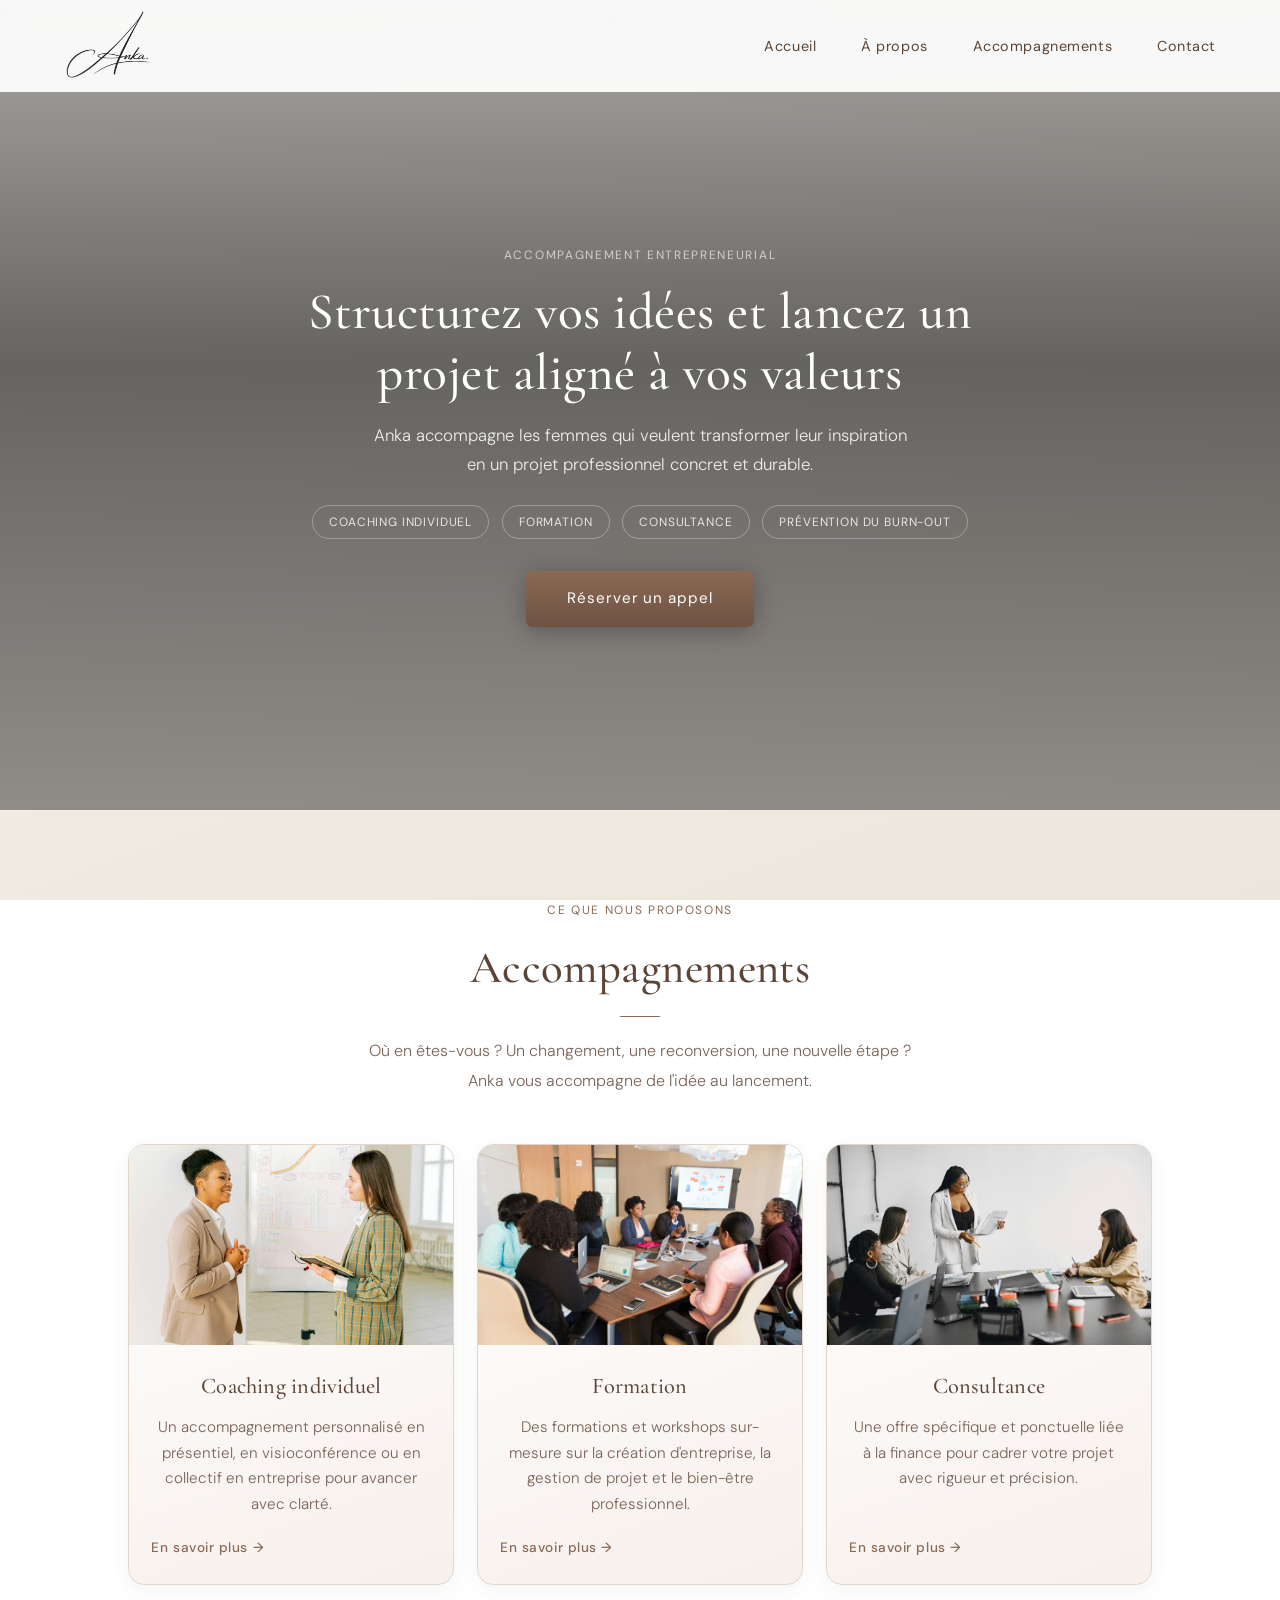
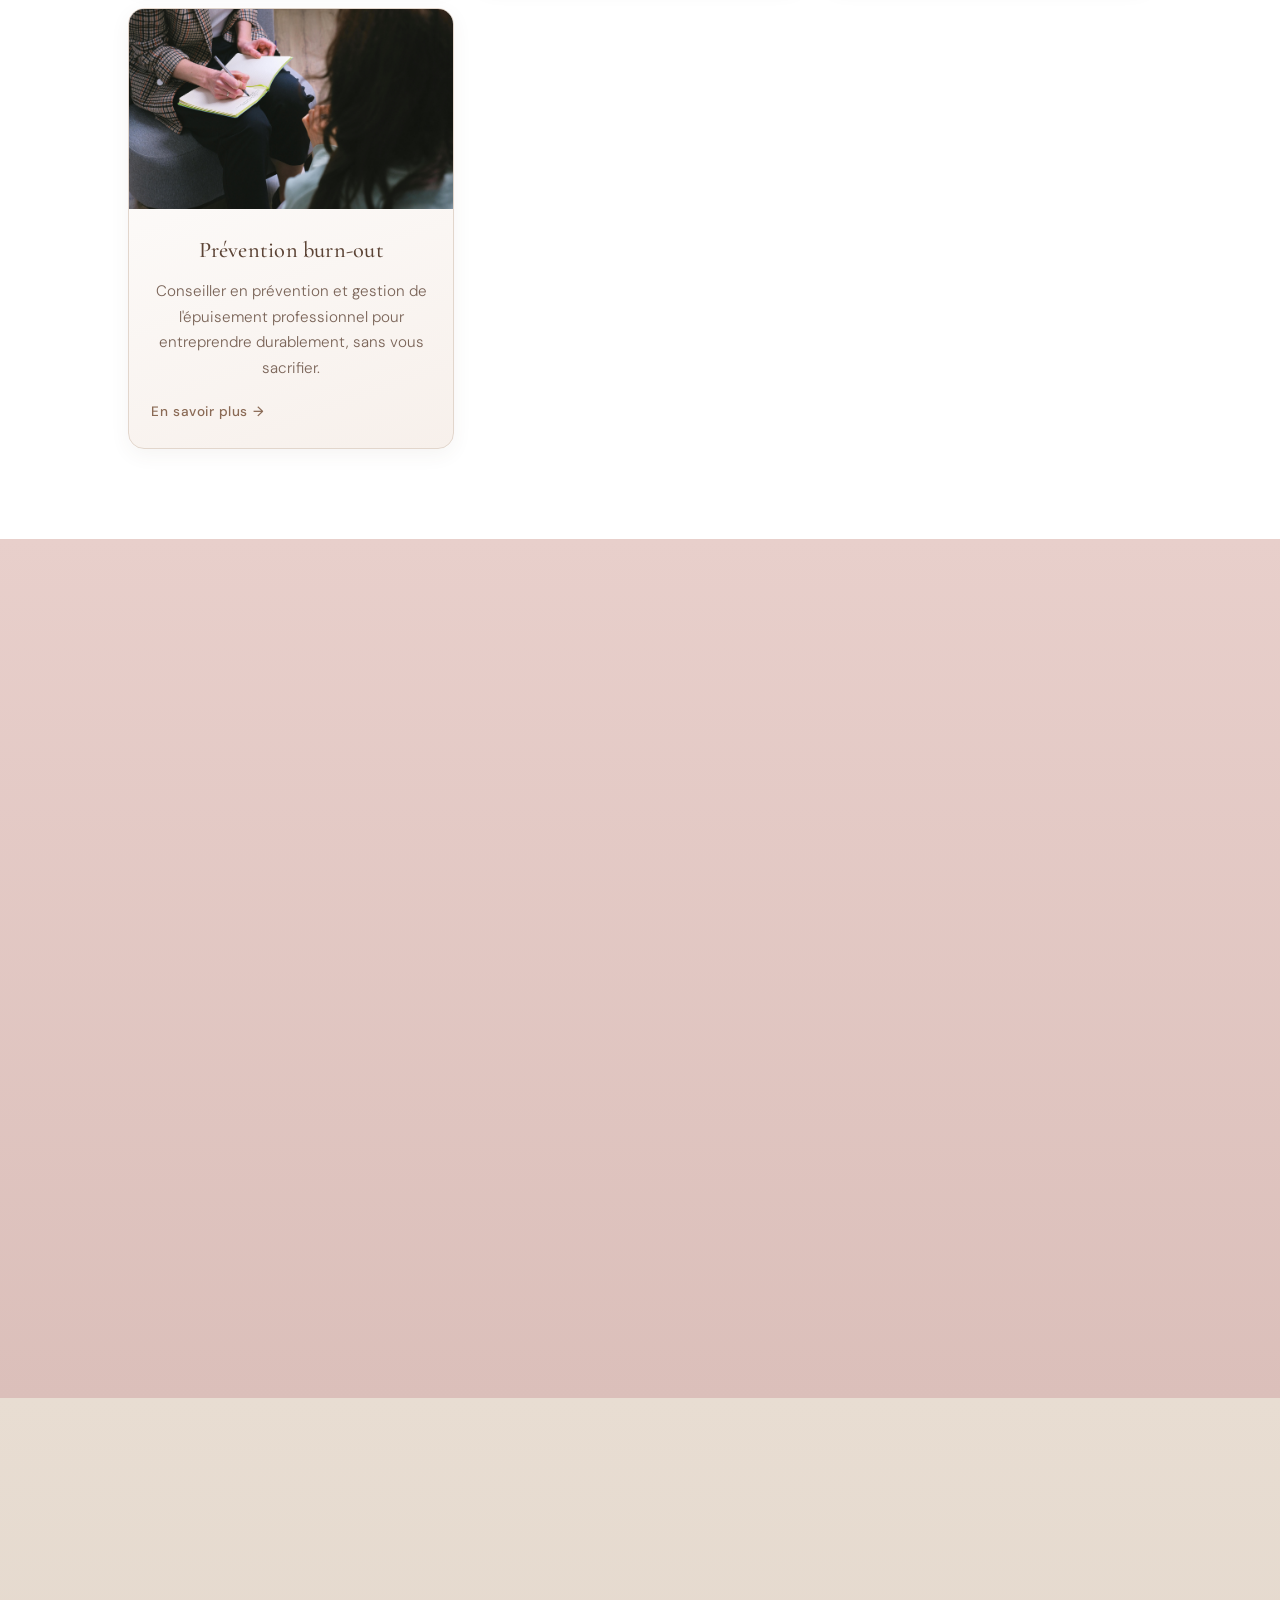
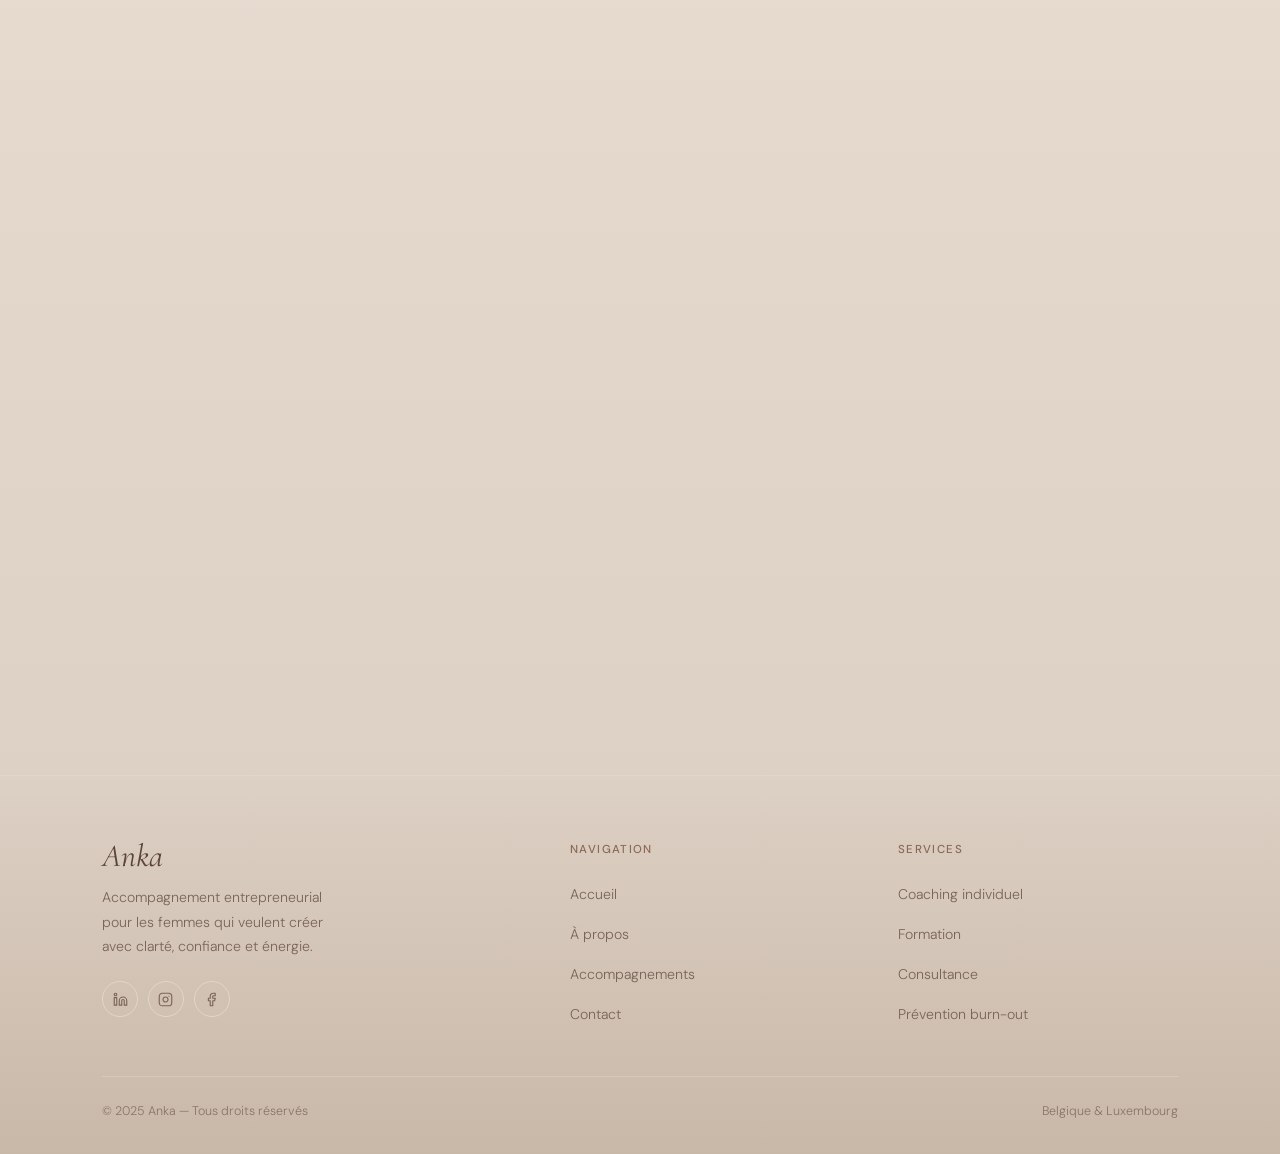
==== commit 52193bd8: "details" ====
--- a/index.html
+++ b/index.html
@@ -4,7 +4,7 @@
 <meta charset="UTF-8">
 <meta name="viewport" content="width=device-width, initial-scale=1.0">
 <title>Anka - Accompagnement entrepreneurial</title>
-<link rel="icon" type="image/svg+xml" href="assets/images/favicon.svg">
+<link rel="icon" type="image/svg+xml" href="./assets/images/favicon.svg">
 
 <link rel="preconnect" href="https://fonts.googleapis.com">
 <link rel="preconnect" href="https://fonts.gstatic.com" crossorigin>
@@ -38,7 +38,7 @@
 
 <!-- HERO -->
 <section class="hero">
-  <img src="assets/images/Hero.jpg" alt="Anka accompagnement entrepreneurial" class="hero-bg">
+  <img src="./assets/images/hero.jpg" alt="Anka accompagnement entrepreneurial" class="hero-bg">
   <div class="hero-overlay"></div>
   <div class="hero-content">
     <p class="hero-eyebrow">Accompagnement entrepreneurial</p>
@@ -118,7 +118,7 @@
 <section id="about" class="section about">
   <div class="about-container">
     <div class="about-img reveal">
-      <img src="./assets/images/Portrait.png" alt="Fondatrice Anka">
+      <img src="./assets/images/portrait.png" alt="Fondatrice Anka">
     </div>
     <div class="about-content">
       <p class="section-eyebrow reveal">Qui suis-je ?</p>
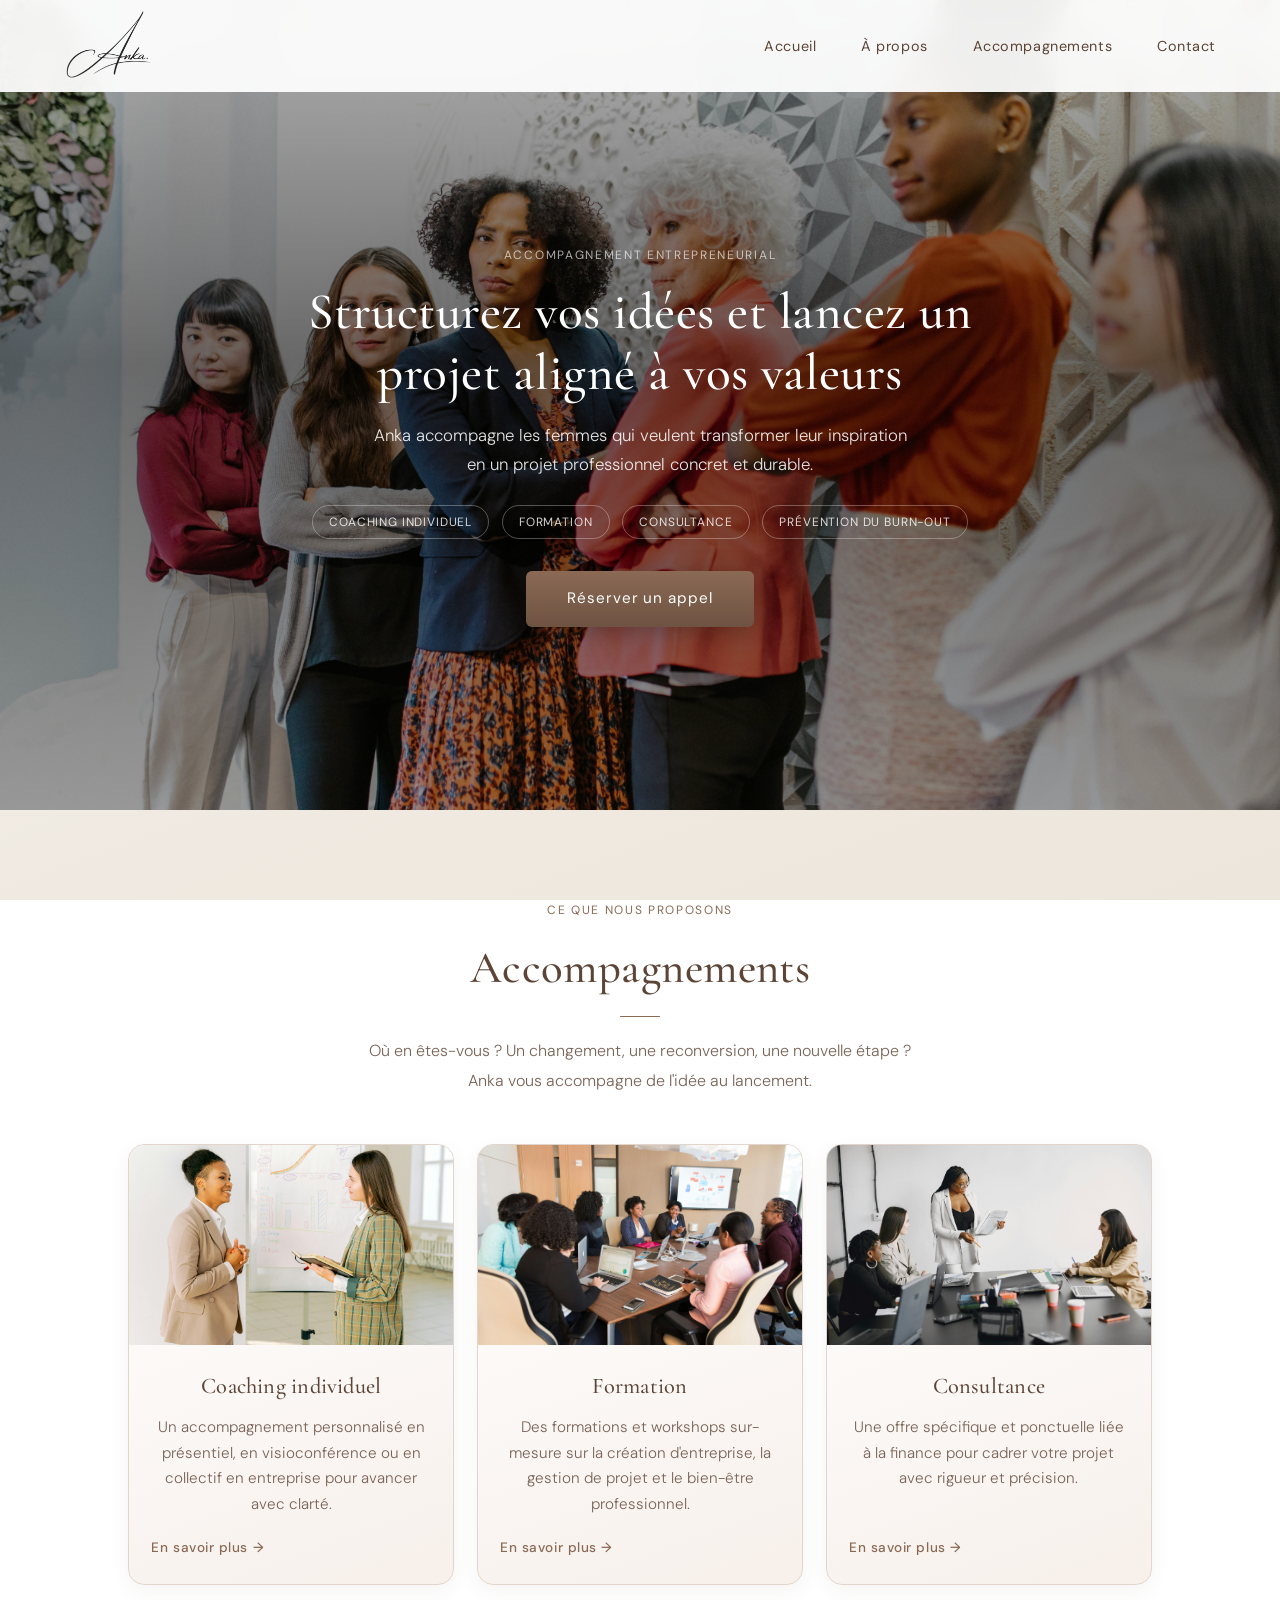
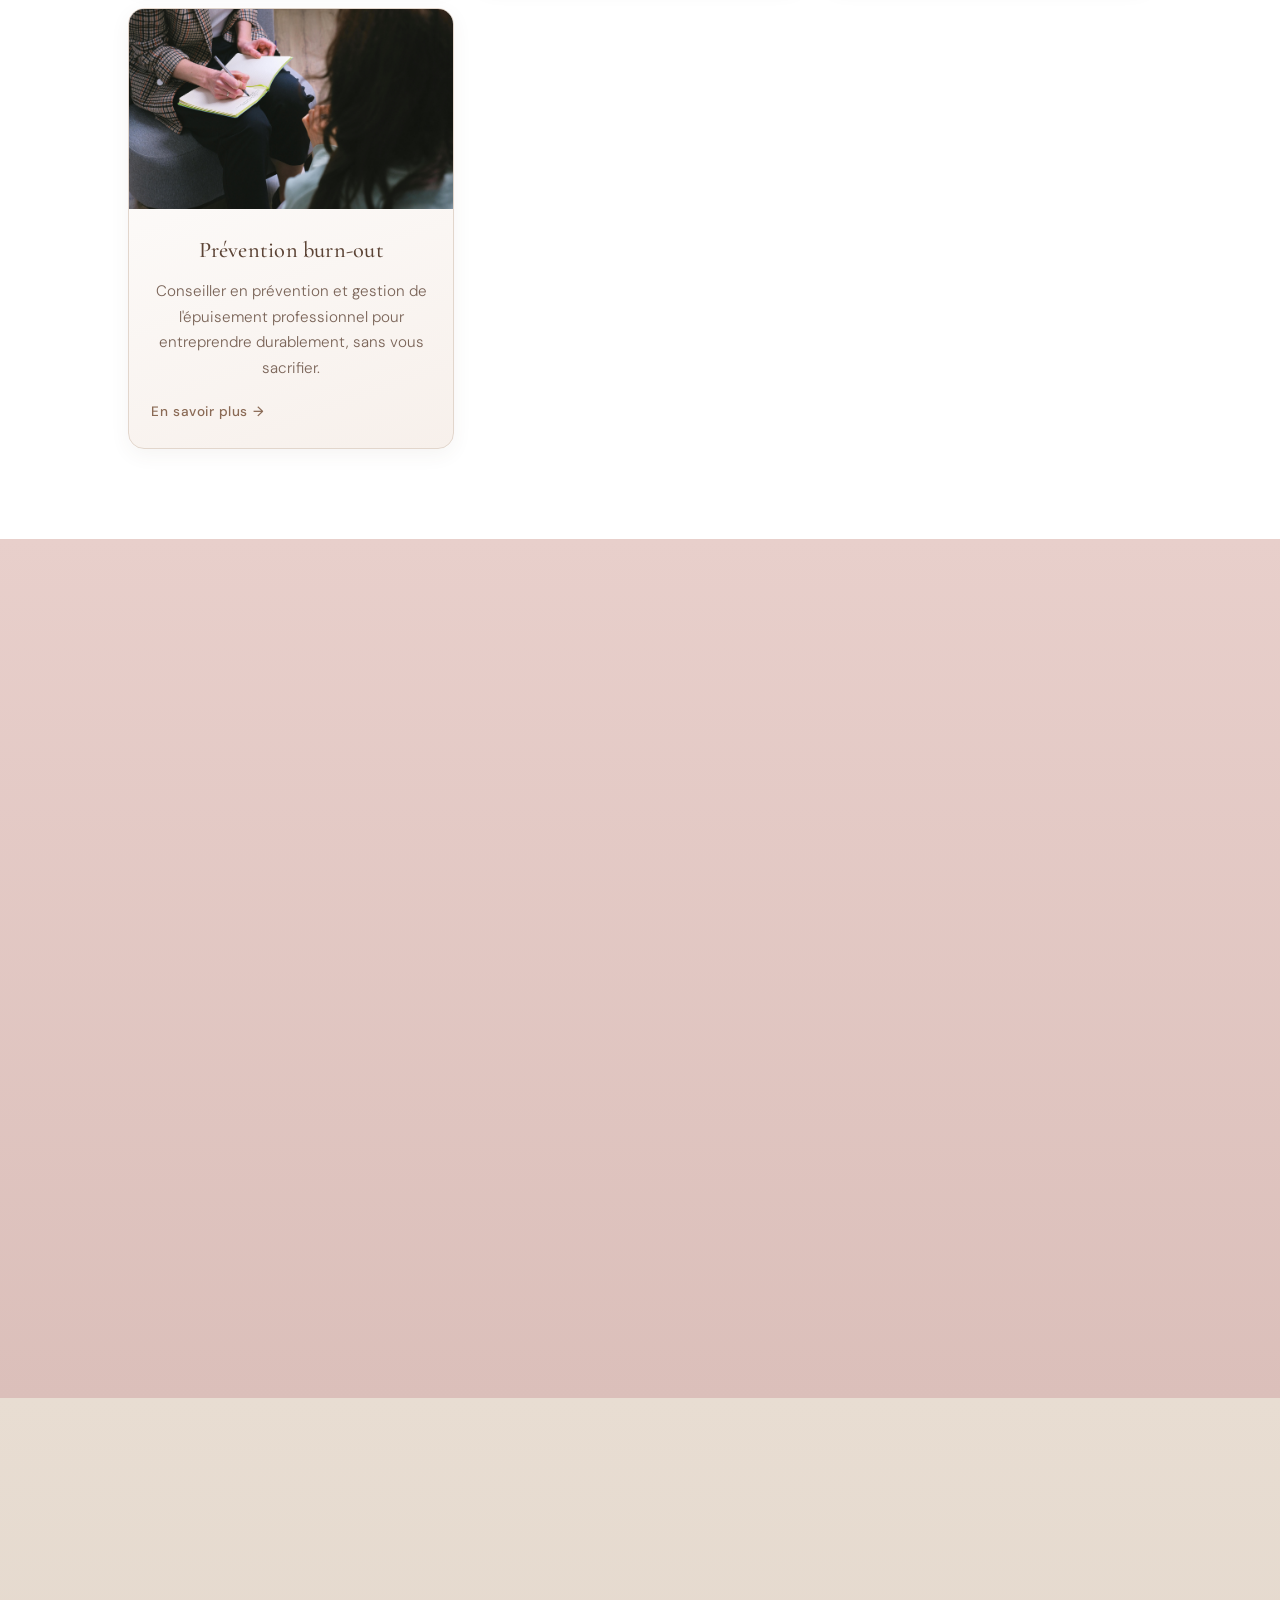
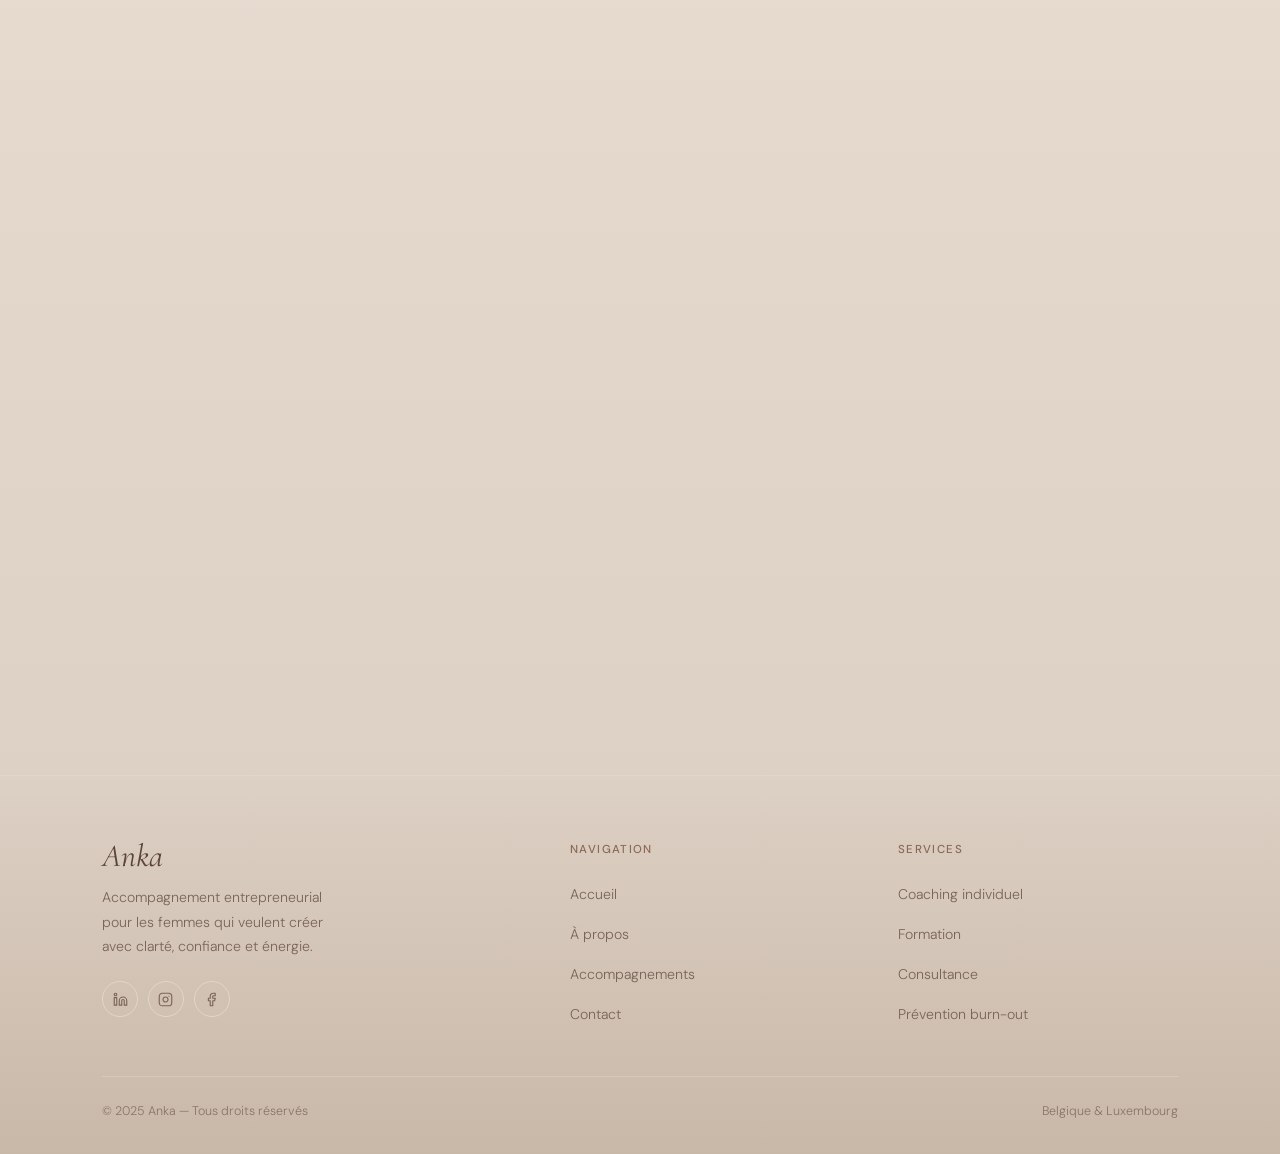
==== commit 60619741: "Hero webp" ====
--- a/index.html
+++ b/index.html
@@ -38,7 +38,7 @@
 
 <!-- HERO -->
 <section class="hero">
-  <img src="./assets/images/hero.jpg" alt="Anka accompagnement entrepreneurial" class="hero-bg">
+  <img src="./assets/images/hero.webp" alt="Anka accompagnement entrepreneurial" class="hero-bg">
   <div class="hero-overlay"></div>
   <div class="hero-content">
     <p class="hero-eyebrow">Accompagnement entrepreneurial</p>
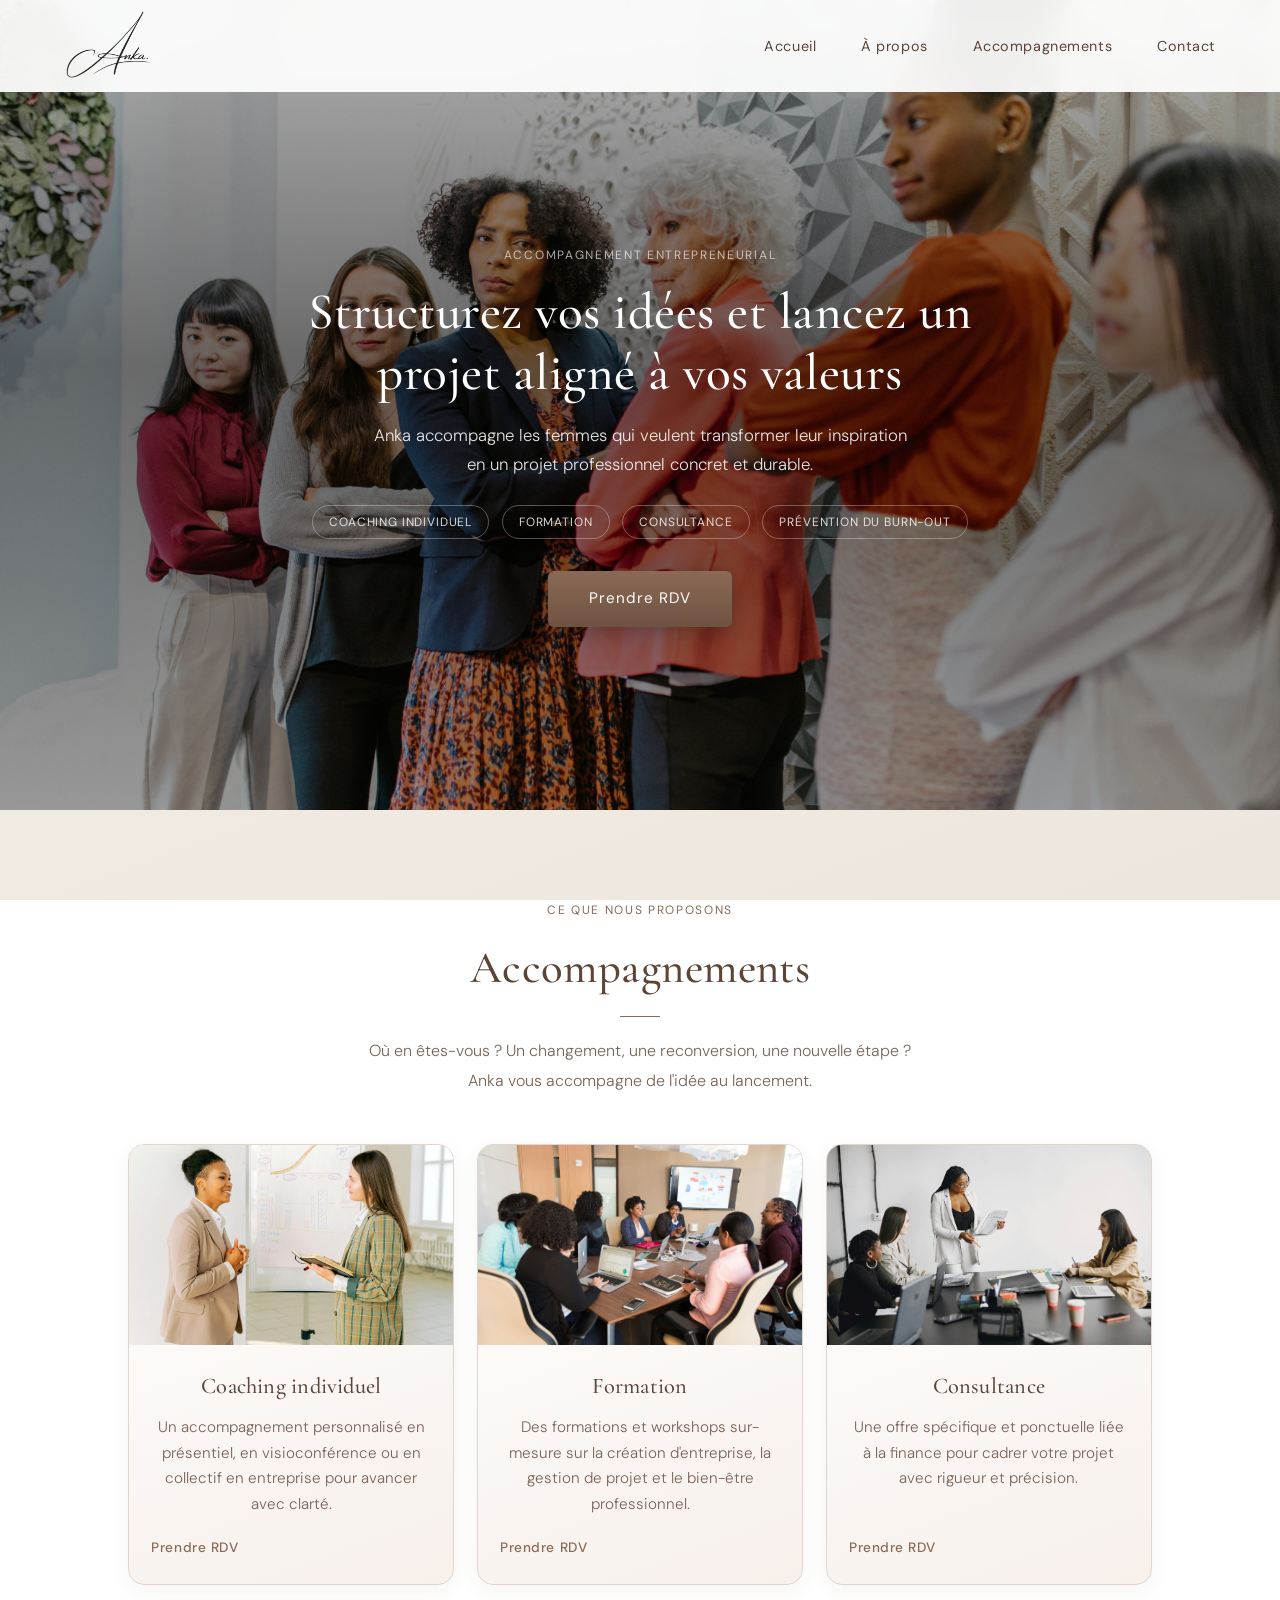
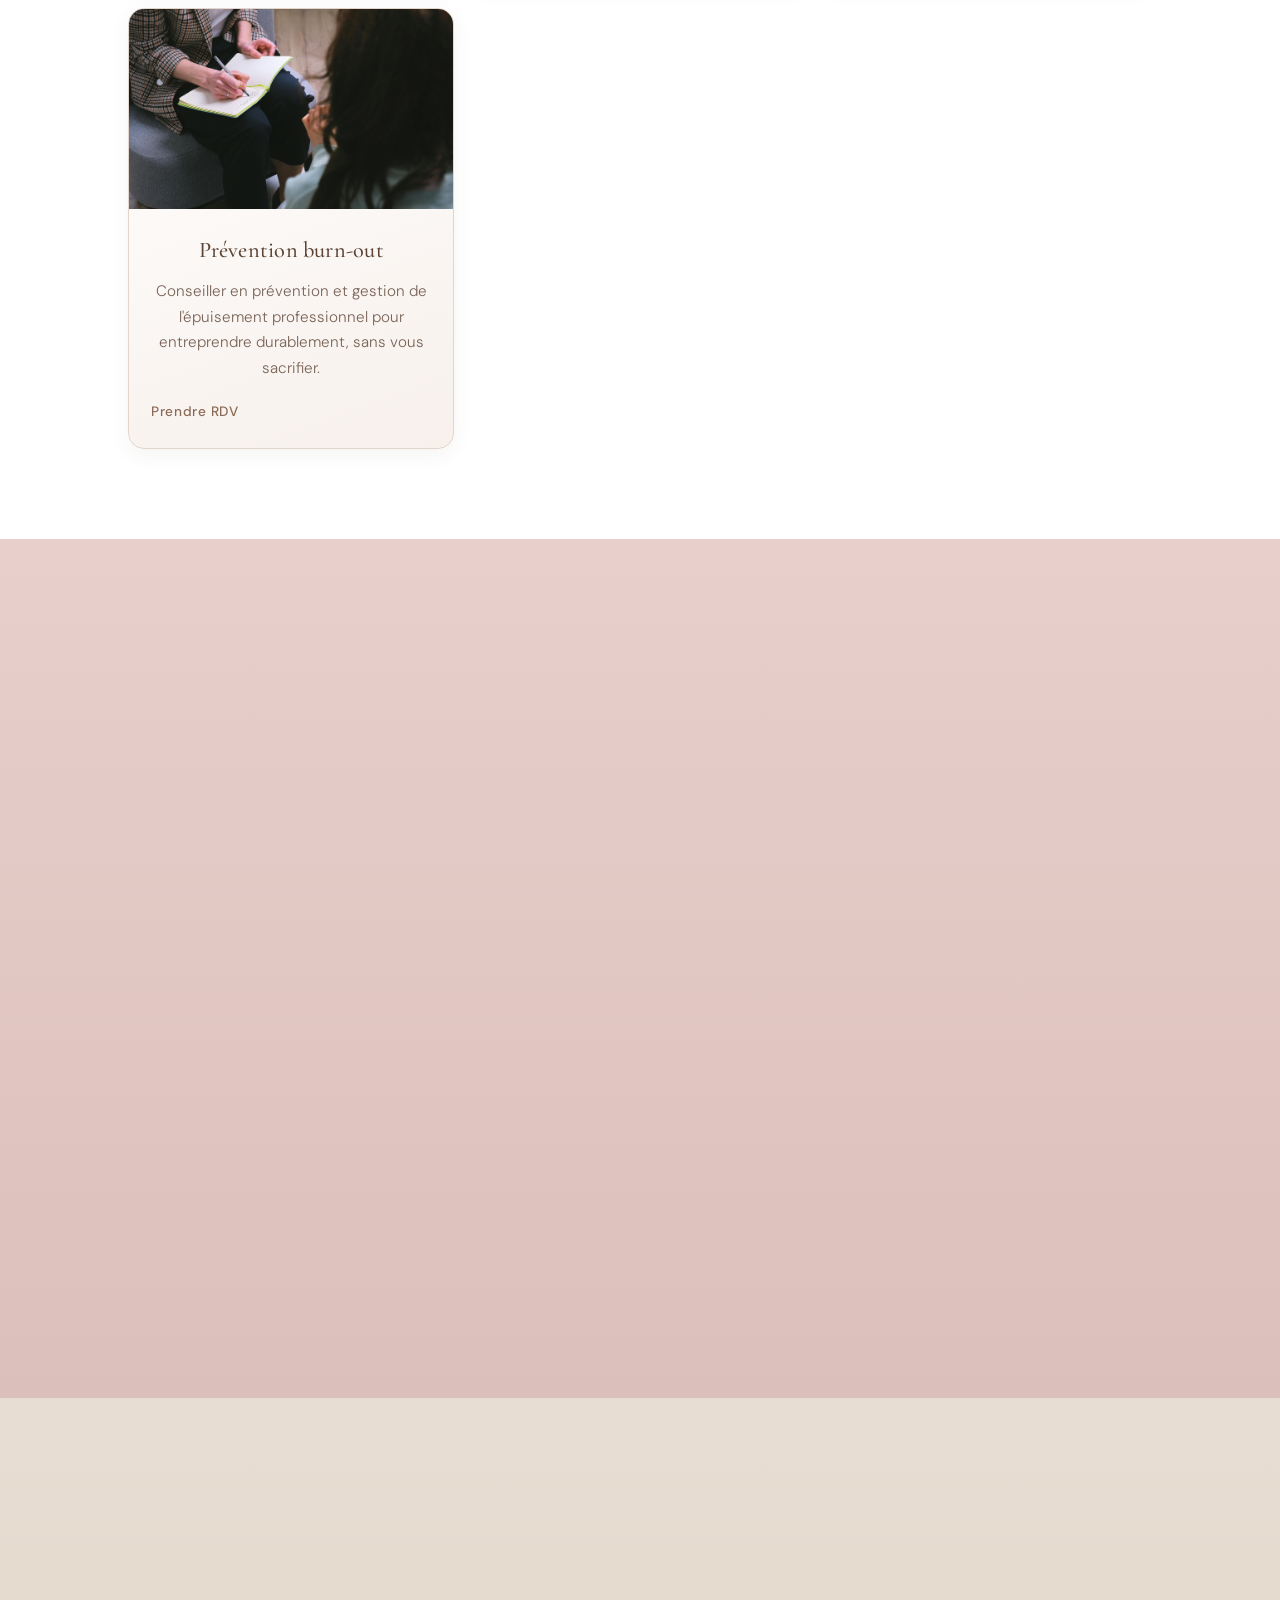
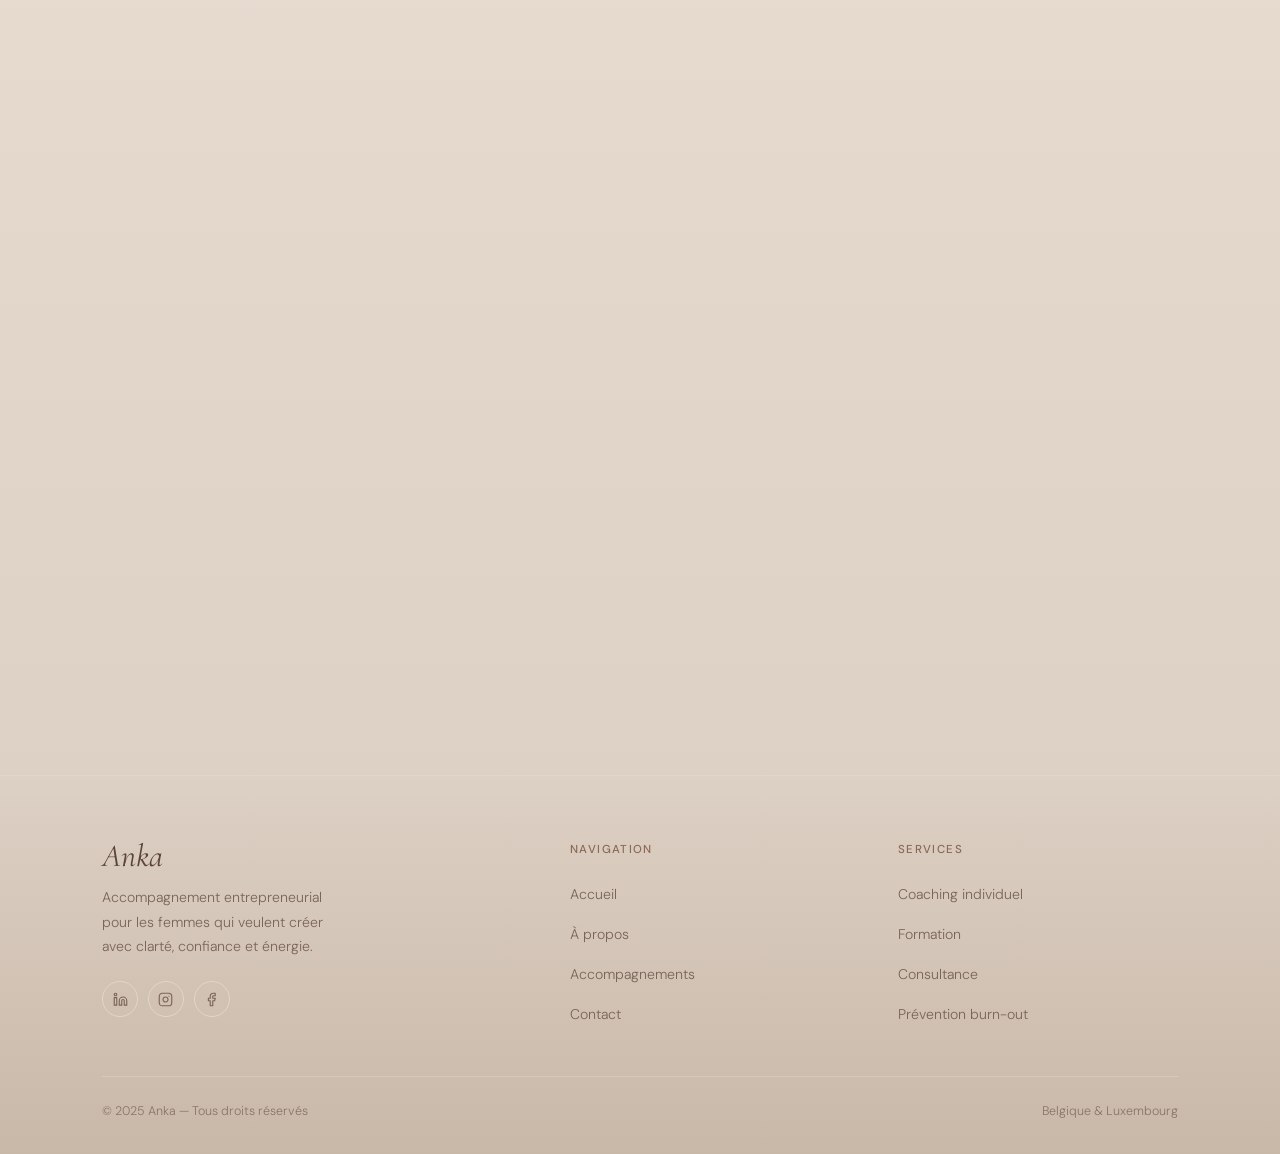
==== commit 68f4472a: "Premier rdv" ====
--- a/index.html
+++ b/index.html
@@ -52,7 +52,7 @@
   <li><a href="#offers">Consultance</a></li>
   <li><a href="#offers">Prévention du burn-out</a></li>
 </ul>
-    <a href="#contact" class="btn btn-hero">Réserver un appel</a>
+    <a href="#contact" class="btn btn-hero">Prendre RDV</a>
   </div>
 </section>
 
@@ -74,7 +74,7 @@
       <div class="card-body">
         <h3>Coaching individuel</h3>
         <p>Un accompagnement personnalisé en présentiel, en visioconférence ou en collectif en entreprise pour avancer avec clarté.</p>
-        <a href="#contact" class="card-link">En savoir plus →</a>
+        <a href="#contact" class="card-link">Prendre RDV</a>
       </div>
     </div>
 
@@ -85,7 +85,7 @@
       <div class="card-body">
         <h3>Formation</h3>
         <p>Des formations et workshops sur-mesure sur la création d'entreprise, la gestion de projet et le bien-être professionnel.</p>
-        <a href="#contact" class="card-link">En savoir plus →</a>
+        <a href="#contact" class="card-link">Prendre RDV</a>
       </div>
     </div>
 
@@ -96,7 +96,7 @@
       <div class="card-body">
         <h3>Consultance</h3>
         <p>Une offre spécifique et ponctuelle liée à la finance pour cadrer votre projet avec rigueur et précision.</p>
-        <a href="#contact" class="card-link">En savoir plus →</a>
+        <a href="#contact" class="card-link">Prendre RDV</a>
       </div>
     </div>
 
@@ -107,7 +107,7 @@
       <div class="card-body">
         <h3>Prévention burn-out</h3>
         <p>Conseiller en prévention et gestion de l'épuisement professionnel pour entreprendre durablement, sans vous sacrifier.</p>
-        <a href="#contact" class="card-link">En savoir plus →</a>
+        <a href="#contact" class="card-link">Prendre RDV</a>
       </div>
     </div>
   </div>
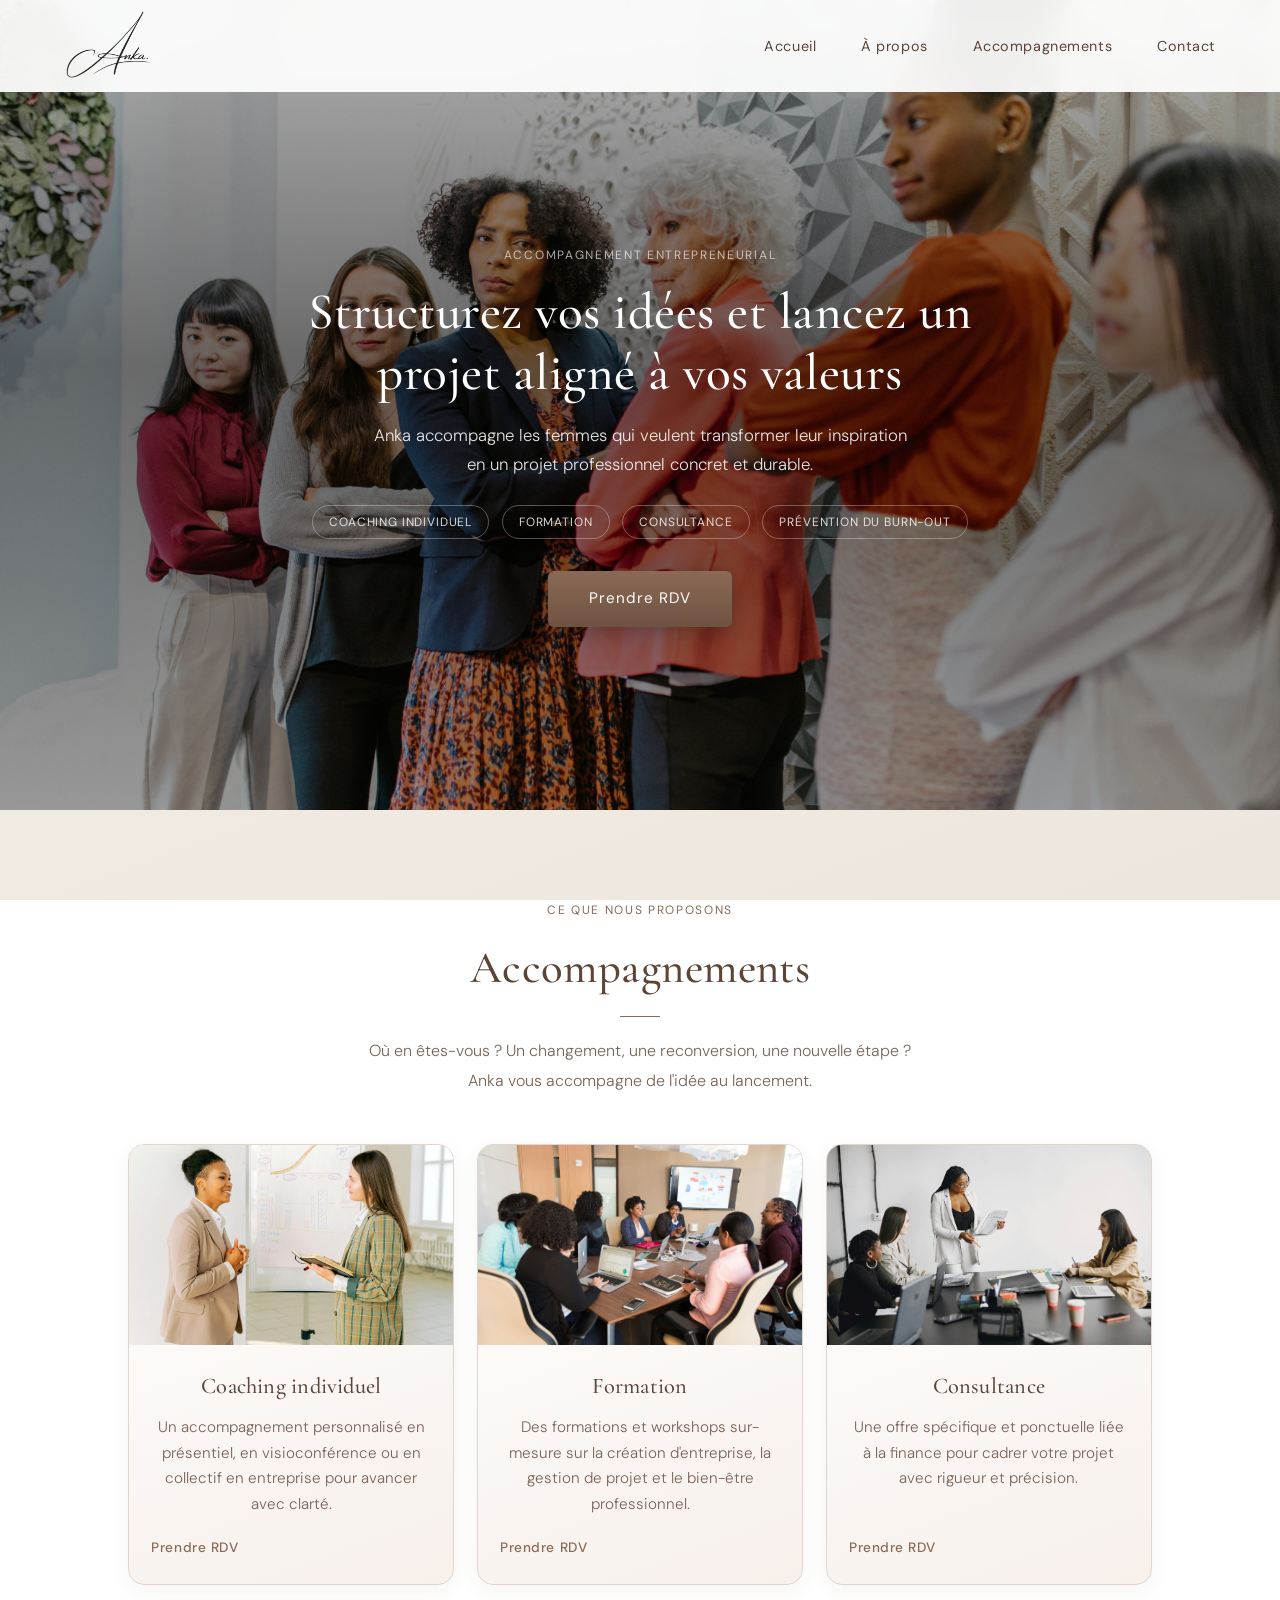
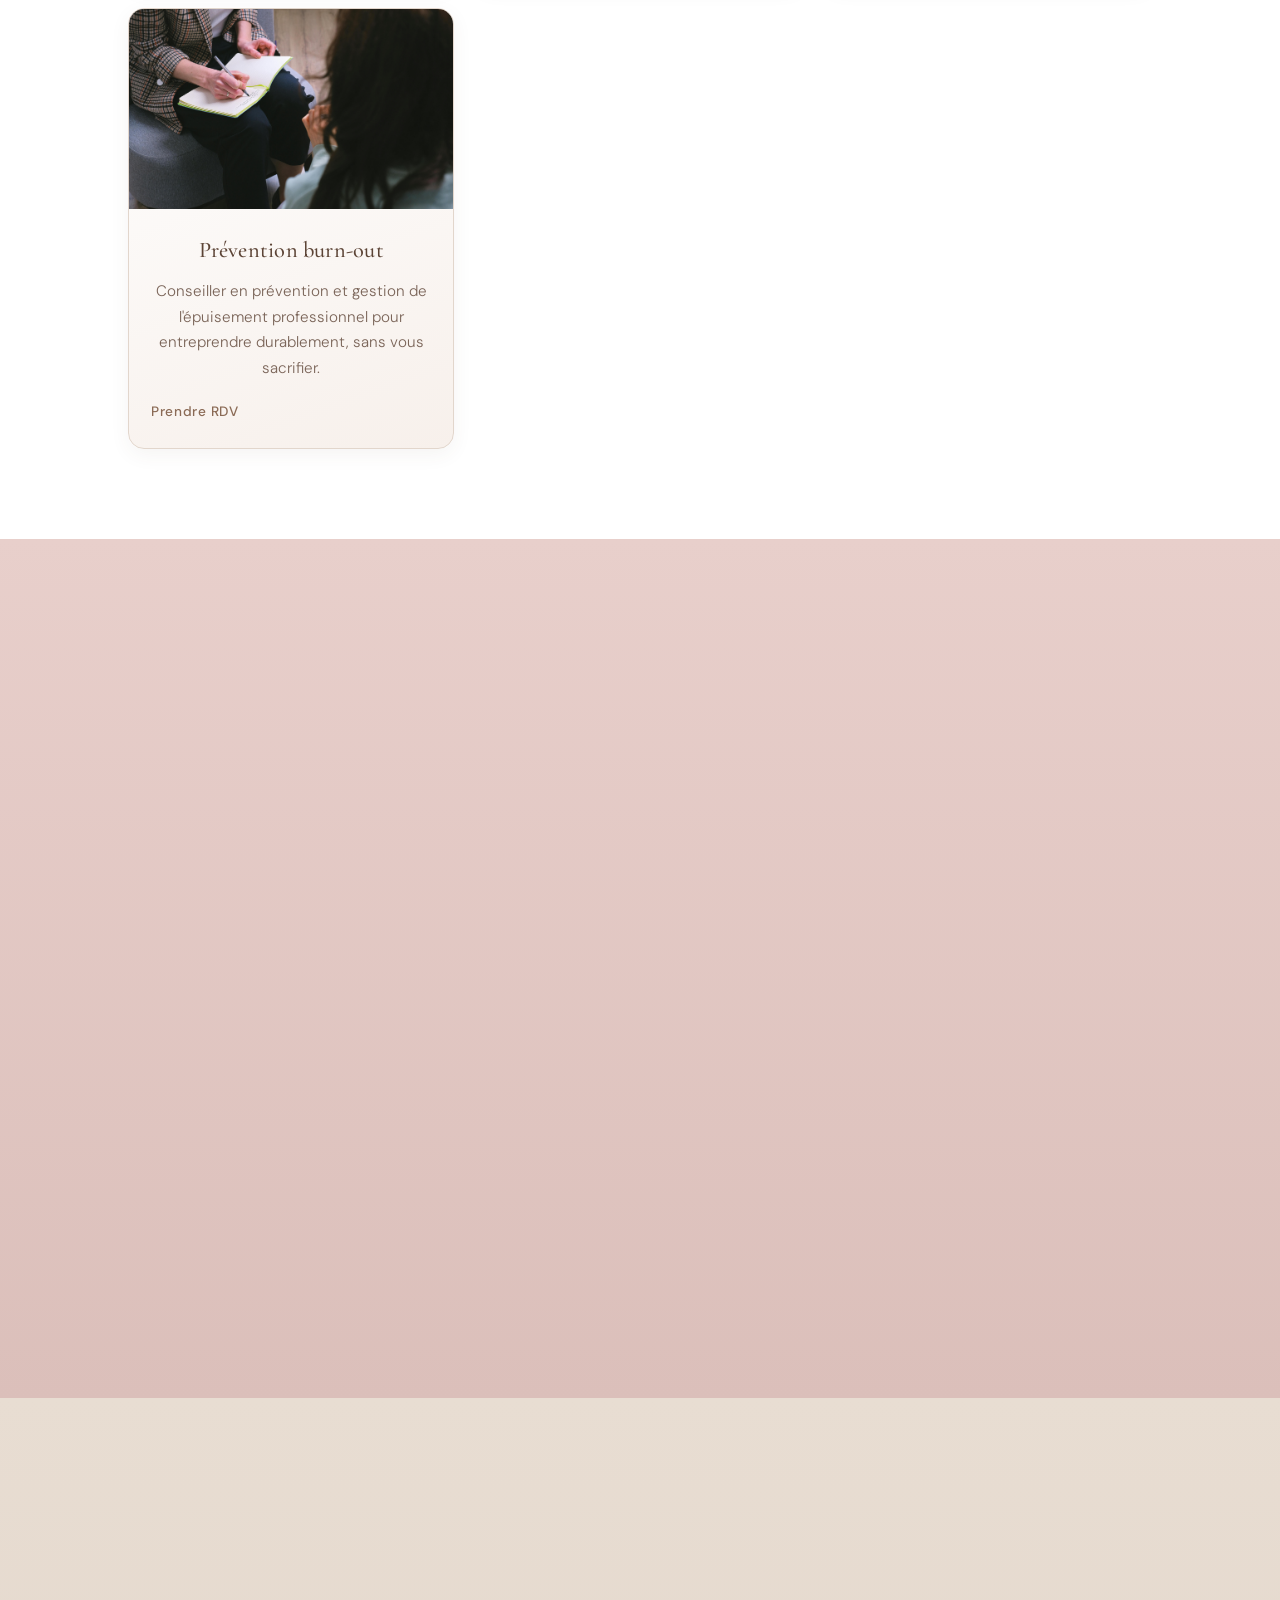
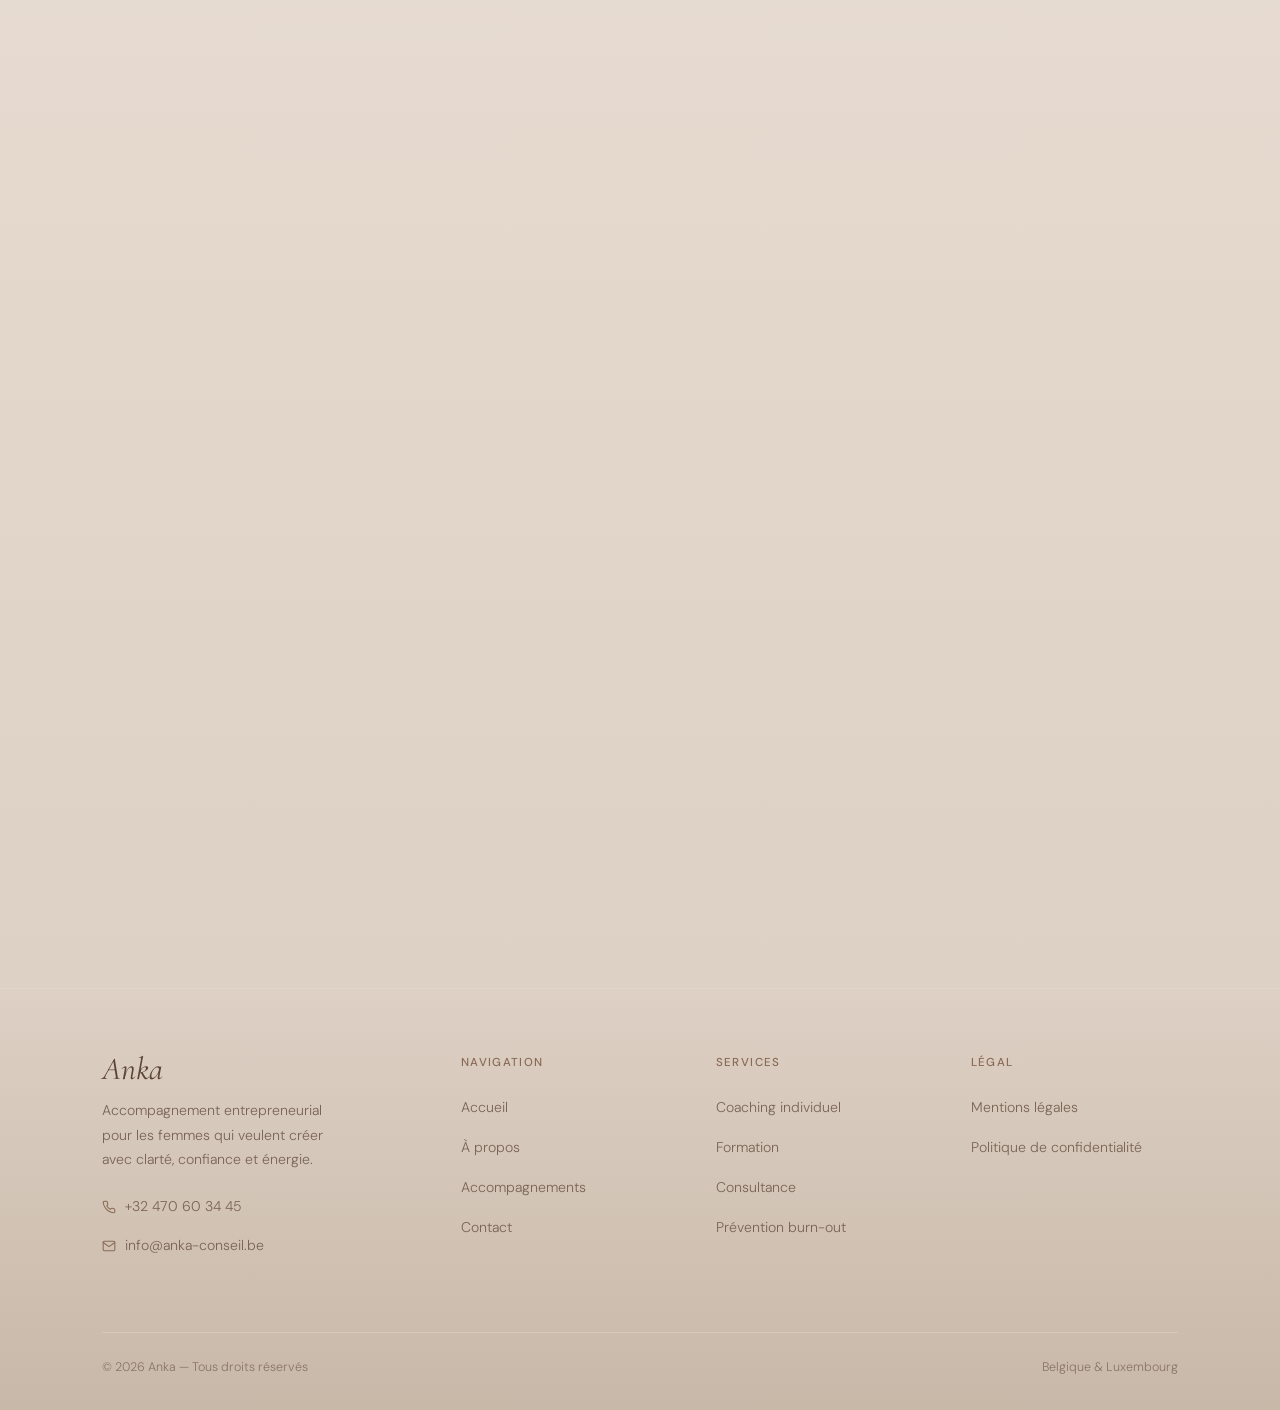
==== commit a322d012: "Mentions légales, contact, form" ====
--- a/index.html
+++ b/index.html
@@ -4,6 +4,14 @@
 <meta charset="UTF-8">
 <meta name="viewport" content="width=device-width, initial-scale=1.0">
 <title>Anka - Accompagnement entrepreneurial</title>
+<meta name="description" content="Anka accompagne les femmes qui veulent transformer leur idée en projet professionnel concret : coaching individuel, formation, consultance et prévention du burn-out. Belgique &amp; Luxembourg.">
+<meta name="author" content="Adèle N'Kashama">
+
+<meta property="og:type" content="website">
+<meta property="og:title" content="Anka - Accompagnement entrepreneurial">
+<meta property="og:description" content="Structurez vos idées et lancez un projet aligné à vos valeurs.">
+<meta property="og:locale" content="fr_BE">
+
 <link rel="icon" type="image/svg+xml" href="./assets/images/favicon.svg">
 
 <link rel="preconnect" href="https://fonts.googleapis.com">
@@ -127,13 +135,13 @@
         « Aider les femmes à transformer leurs idées en projets concrets avec stratégie, clarté et confiance. »
       </p>
       <p class="reveal">
-        Entrepreneuse, mère de trois enfants et fondatrice de <strong>ANka</strong>, j'accompagne les femmes à transformer leurs idées en projets concrets, durables et alignés.
+        Entrepreneuse, mère de trois enfants et fondatrice de <strong>Anka</strong>, j'accompagne les femmes à transformer leurs idées en projets concrets, durables et alignés.
       </p>
       <p class="reveal">
         Issue de la finance (Belgique &amp; Luxembourg), j'allie rigueur stratégique et approche humaine pour guider chaque étape, de l'idée au lancement.
       </p>
       <p class="reveal">
-        Mon objectif : entreprendre avec clarté, confiance et énergie — <strong>sans s'épuiser</strong>.
+        Mon objectif : entreprendre avec clarté, confiance et énergie <strong>sans s'épuiser</strong>.
       </p>
       <p class="reveal">
         À travers mes accompagnements, je transmets des outils concrets et une vision solide pour favoriser l'<strong>autonomisation</strong>, dans un cadre basé sur le <strong>bien-être</strong>, l'<strong>écoute</strong>, la <strong>bienveillance</strong> et le <strong>professionnalisme</strong>.
@@ -151,7 +159,41 @@
     <h2 class="reveal">Contact</h2>
     <p class="contact-subtitle reveal">Décrivez-moi votre situation, je vous répondrai dans les plus brefs délais.</p>
 
-    <form action="https://formspree.io/f/VOTRE_ID" method="POST" class="contact-form reveal" id="contactForm">
+    <!-- CONTACT DIRECT -->
+    <div class="contact-direct reveal">
+      <a href="tel:+32470603445" class="contact-direct-item">
+        <span class="contact-direct-icon" aria-hidden="true">
+          <svg width="17" height="17" viewBox="0 0 24 24" fill="none" stroke="currentColor" stroke-width="1.8" stroke-linecap="round" stroke-linejoin="round">
+            <path d="M22 16.92v3a2 2 0 0 1-2.18 2 19.79 19.79 0 0 1-8.63-3.07 19.5 19.5 0 0 1-6-6 19.79 19.79 0 0 1-3.07-8.67A2 2 0 0 1 4.11 2h3a2 2 0 0 1 2 1.72c.13.96.36 1.9.7 2.81a2 2 0 0 1-.45 2.11L8.09 9.91a16 16 0 0 0 6 6l1.27-1.27a2 2 0 0 1 2.11-.45c.9.34 1.85.57 2.81.7A2 2 0 0 1 22 16.92z"/>
+          </svg>
+        </span>
+        <span class="contact-direct-text">
+          <span class="contact-direct-label">Téléphone</span>
+          <span class="contact-direct-value">+32 470 60 34 45</span>
+        </span>
+      </a>
+
+      <a href="mailto:info@anka-conseil.be" class="contact-direct-item">
+        <span class="contact-direct-icon" aria-hidden="true">
+          <svg width="17" height="17" viewBox="0 0 24 24" fill="none" stroke="currentColor" stroke-width="1.8" stroke-linecap="round" stroke-linejoin="round">
+            <rect x="2" y="4" width="20" height="16" rx="2"/>
+            <path d="m22 6-10 7L2 6"/>
+          </svg>
+        </span>
+        <span class="contact-direct-text">
+          <span class="contact-direct-label">Email</span>
+          <span class="contact-direct-value">info@anka-conseil.be</span>
+        </span>
+      </a>
+    </div>
+
+    <p class="contact-or reveal"><span>ou écrivez-moi ici</span></p>
+
+    <form action="https://formspree.io/f/xwlerzgy" method="POST" class="contact-form reveal" id="contactForm">
+      <!-- Anti-spam (champ invisible pour les humains, rempli par les robots) -->
+      <input type="text" name="_gotcha" tabindex="-1" autocomplete="off" class="form-hp" aria-hidden="true">
+      <!-- Objet de l'email reçu dans la boîte info@anka-conseil.be -->
+      <input type="hidden" name="_subject" value="Nouvelle demande via anka-conseil.be">
       <div class="form-row">
         <div class="form-group">
           <label for="nom">Nom</label>
@@ -184,10 +226,18 @@
         <label for="message">Votre projet</label>
         <textarea id="message" name="message" required></textarea>
       </div>
+      <div class="form-consent">
+        <input type="checkbox" id="consent" name="consent" required>
+        <label for="consent">
+          J'accepte que mes données soient utilisées pour être recontacté(e), conformément à la
+          <a href="politique-confidentialite.html">politique de confidentialité</a>.
+        </label>
+      </div>
       <button type="submit" class="btn" id="submitBtn">Envoyer</button>
-      <p class="form-success" id="formSuccess">
+      <p class="form-success" id="formSuccess" role="status" aria-live="polite">
         ✓ Message envoyé ! Je vous recontacte rapidement.
       </p>
+      <p class="form-error" id="formError" role="alert" aria-live="assertive"></p>
     </form>
   </div>
 </section>
@@ -202,17 +252,35 @@
       <div class="footer-logo">Anka</div>
       <p>Accompagnement entrepreneurial pour les femmes qui veulent créer avec clarté, confiance et énergie.</p>
 
-      <!-- Réseaux sociaux — à remplir quand les comptes sont prêts -->
+      <ul class="footer-contact">
+        <li>
+          <a href="tel:+32470603445">
+            <svg width="14" height="14" viewBox="0 0 24 24" fill="none" stroke="currentColor" stroke-width="1.8" stroke-linecap="round" stroke-linejoin="round" aria-hidden="true">
+              <path d="M22 16.92v3a2 2 0 0 1-2.18 2 19.79 19.79 0 0 1-8.63-3.07 19.5 19.5 0 0 1-6-6 19.79 19.79 0 0 1-3.07-8.67A2 2 0 0 1 4.11 2h3a2 2 0 0 1 2 1.72c.13.96.36 1.9.7 2.81a2 2 0 0 1-.45 2.11L8.09 9.91a16 16 0 0 0 6 6l1.27-1.27a2 2 0 0 1 2.11-.45c.9.34 1.85.57 2.81.7A2 2 0 0 1 22 16.92z"/>
+            </svg>
+            +32 470 60 34 45
+          </a>
+        </li>
+        <li>
+          <a href="mailto:info@anka-conseil.be">
+            <svg width="14" height="14" viewBox="0 0 24 24" fill="none" stroke="currentColor" stroke-width="1.8" stroke-linecap="round" stroke-linejoin="round" aria-hidden="true">
+              <rect x="2" y="4" width="20" height="16" rx="2"/>
+              <path d="m22 6-10 7L2 6"/>
+            </svg>
+            info@anka-conseil.be
+          </a>
+        </li>
+      </ul>
+
+      <!-- Réseaux sociaux — à décommenter quand les comptes sont prêts
       <div class="footer-social">
         <a href="#" class="social-btn" aria-label="LinkedIn">
-          <!-- LinkedIn icon -->
           <svg width="15" height="15" viewBox="0 0 24 24" fill="none" stroke="currentColor" stroke-width="1.8" stroke-linecap="round" stroke-linejoin="round">
             <path d="M16 8a6 6 0 0 1 6 6v7h-4v-7a2 2 0 0 0-2-2 2 2 0 0 0-2 2v7h-4v-7a6 6 0 0 1 6-6z"/>
             <rect x="2" y="9" width="4" height="12"/><circle cx="4" cy="4" r="2"/>
           </svg>
         </a>
         <a href="#" class="social-btn" aria-label="Instagram">
-          <!-- Instagram icon -->
           <svg width="15" height="15" viewBox="0 0 24 24" fill="none" stroke="currentColor" stroke-width="1.8" stroke-linecap="round" stroke-linejoin="round">
             <rect x="2" y="2" width="20" height="20" rx="5" ry="5"/>
             <path d="M16 11.37A4 4 0 1 1 12.63 8 4 4 0 0 1 16 11.37z"/>
@@ -220,12 +288,12 @@
           </svg>
         </a>
         <a href="#" class="social-btn" aria-label="Facebook">
-          <!-- Facebook icon -->
           <svg width="15" height="15" viewBox="0 0 24 24" fill="none" stroke="currentColor" stroke-width="1.8" stroke-linecap="round" stroke-linejoin="round">
             <path d="M18 2h-3a5 5 0 0 0-5 5v3H7v4h3v8h4v-8h3l1-4h-4V7a1 1 0 0 1 1-1h3z"/>
           </svg>
         </a>
       </div>
+      -->
     </div>
 
     <!-- COLONNE 2 : Navigation -->
@@ -250,11 +318,20 @@
       </ul>
     </div>
 
+    <!-- COLONNE 4 : Légal -->
+    <div class="footer-col">
+      <h4>Légal</h4>
+      <ul>
+        <li><a href="mentions-legales.html">Mentions légales</a></li>
+        <li><a href="politique-confidentialite.html">Politique de confidentialité</a></li>
+      </ul>
+    </div>
+
   </div>
 
   <!-- Barre de bas -->
   <div class="footer-bottom">
-    <p>© 2025 Anka — Tous droits réservés</p>
+    <p>© 2026 Anka — Tous droits réservés</p>
     <p>Belgique &amp; Luxembourg</p>
   </div>
 </footer>
--- a/style.css
+++ b/style.css
@@ -578,7 +578,97 @@
 
 .contact-subtitle { margin-top: 0.6rem; margin-bottom: 2.5rem; color: var(--text-soft); font-size: 1rem; }
 
+/* --- Contact direct (téléphone / email) --- */
+.contact-direct {
+  display: grid;
+  grid-template-columns: 1fr 1fr;
+  gap: 1rem;
+}
+
+.contact-direct-item {
+  display: flex;
+  align-items: center;
+  gap: 0.9rem;
+  padding: 1rem 1.1rem;
+  background: rgba(255, 255, 255, 0.7);
+  border: 1px solid var(--border-soft);
+  border-radius: 10px;
+  text-decoration: none;
+  text-align: left;
+  transition: background 0.25s ease, border-color 0.25s ease, transform 0.2s ease;
+}
+
+.contact-direct-item:hover {
+  background: #ffffff;
+  border-color: var(--primary);
+  transform: translateY(-2px);
+}
+
+.contact-direct-icon {
+  display: flex;
+  align-items: center;
+  justify-content: center;
+  width: 38px;
+  height: 38px;
+  flex-shrink: 0;
+  border-radius: 50%;
+  background: rgba(138, 106, 85, 0.1);
+  color: var(--primary);
+}
+
+.contact-direct-text { display: flex; flex-direction: column; min-width: 0; }
+
+.contact-direct-label {
+  font-size: 0.7rem;
+  letter-spacing: 0.12em;
+  text-transform: uppercase;
+  color: var(--primary);
+}
+
+.contact-direct-value {
+  font-size: 0.95rem;
+  font-weight: 400;
+  color: var(--text-main);
+  white-space: nowrap;
+  overflow: hidden;
+  text-overflow: ellipsis;
+}
+
+/* Séparateur "ou écrivez-moi ici" */
+.contact-or {
+  display: flex;
+  align-items: center;
+  gap: 1rem;
+  margin: 2rem 0 1.6rem;
+  font-size: 0.72rem;
+  letter-spacing: 0.14em;
+  text-transform: uppercase;
+  color: var(--text-soft);
+}
+
+.contact-or::before,
+.contact-or::after {
+  content: "";
+  flex: 1;
+  height: 1px;
+  background: var(--border-soft);
+}
+
+@media (max-width: 540px) {
+  .contact-direct { grid-template-columns: 1fr; }
+  .contact-direct-value { font-size: 0.9rem; }
+}
+
 .contact-form { display: flex; flex-direction: column; gap: 1.1rem; }
+
+/* Honeypot anti-spam : invisible pour les humains, laissé accessible aux robots */
+.form-hp {
+  position: absolute !important;
+  left: -9999px;
+  width: 1px;
+  height: 1px;
+  opacity: 0;
+}
 
 .form-row { display: grid; grid-template-columns: 1fr 1fr; gap: 1rem; }
 
@@ -660,6 +750,23 @@
 
 .form-success.show { display: block; }
 
+.form-error {
+  display: none;
+  margin-top: 1rem;
+  padding: 1rem 1.2rem;
+  background: rgba(150, 60, 45, 0.07);
+  border: 1px solid #A65A4A;
+  border-radius: 6px;
+  color: #8C4536;
+  font-size: 0.92rem;
+  line-height: 1.6;
+  text-align: center;
+}
+
+.form-error a { color: inherit; font-weight: 500; }
+
+.form-error.show { display: block; }
+
 
 /* ===========================
    FOOTER
@@ -673,7 +780,7 @@
 /* Grille 3 colonnes */
 .footer-grid {
   display: grid;
-  grid-template-columns: 1.5fr 1fr 1fr;
+  grid-template-columns: 1.5fr 1fr 1fr 1fr;
   gap: 3rem;
   margin-bottom: 3rem;
 }
@@ -696,6 +803,30 @@
   max-width: 240px;
   margin-bottom: 1.4rem;
 }
+
+/* Coordonnées dans le footer */
+.footer-contact {
+  list-style: none;
+  display: flex;
+  flex-direction: column;
+  gap: 0.6rem;
+  margin-bottom: 1.4rem;
+}
+
+.footer-contact a {
+  display: inline-flex;
+  align-items: center;
+  gap: 0.55rem;
+  font-size: 0.88rem;
+  font-weight: 300;
+  color: var(--text-soft);
+  text-decoration: none;
+  transition: color 0.2s ease;
+}
+
+.footer-contact a svg { color: var(--primary); flex-shrink: 0; }
+
+.footer-contact a:hover { color: var(--text-main); }
 
 /* Icônes réseaux sociaux */
 .footer-social {
@@ -784,3 +915,133 @@
   .footer-grid { grid-template-columns: 1fr; }
   .footer-bottom { flex-direction: column; gap: 0.4rem; text-align: center; }
 }
+
+
+/* ===========================
+   CONSENTEMENT RGPD (formulaire)
+=========================== */
+.form-consent {
+  display: flex;
+  align-items: flex-start;
+  gap: 0.7rem;
+  text-align: left;
+  font-size: 0.82rem;
+  color: var(--text-soft);
+  line-height: 1.5;
+}
+
+.form-consent input[type="checkbox"] {
+  margin-top: 0.2rem;
+  width: 16px;
+  height: 16px;
+  flex-shrink: 0;
+  accent-color: var(--primary);
+  cursor: pointer;
+}
+
+.form-consent label { cursor: pointer; }
+
+.form-consent a {
+  color: var(--primary);
+  text-decoration: underline;
+}
+
+
+/* ===========================
+   PAGES LEGALES
+   (mentions-legales.html / politique-confidentialite.html)
+=========================== */
+.legal-page {
+  max-width: 780px;
+  margin: 0 auto;
+  padding: calc(var(--nav-height) + 60px) 6% 100px;
+  text-align: left;
+}
+
+.legal-page h1 {
+  font-size: 2.2rem;
+  margin-bottom: 0.6rem;
+}
+
+.legal-page .legal-updated {
+  font-size: 0.85rem;
+  color: var(--text-soft);
+  margin-bottom: 2.8rem;
+}
+
+.legal-page h2 {
+  font-family: var(--font-display);
+  font-size: 1.4rem;
+  font-weight: 500;
+  margin-top: 2.4rem;
+  margin-bottom: 0.8rem;
+  color: var(--text-main);
+}
+
+.legal-page p,
+.legal-page li {
+  font-size: 0.95rem;
+  color: var(--text-soft);
+  line-height: 1.75;
+  margin-bottom: 1rem;
+}
+
+.legal-page ul {
+  padding-left: 1.4rem;
+  margin-bottom: 1rem;
+}
+
+.legal-page strong { color: var(--text-main); }
+
+.legal-page a { color: var(--primary); }
+
+.legal-page .legal-placeholder {
+  background: rgba(138, 106, 85, 0.08);
+  border: 1px dashed var(--primary);
+  border-radius: 6px;
+  padding: 0.15rem 0.4rem;
+  font-style: italic;
+}
+
+.legal-back {
+  display: inline-block;
+  margin-bottom: 2rem;
+  font-size: 0.85rem;
+  color: var(--primary);
+  text-decoration: none;
+}
+
+.legal-back:hover { text-decoration: underline; }
+
+
+/* ===========================
+   ACCESSIBILITÉ & CONFORT
+=========================== */
+
+/* Focus clavier visible sur tous les éléments interactifs */
+a:focus-visible,
+button:focus-visible,
+input:focus-visible,
+select:focus-visible,
+textarea:focus-visible {
+  outline: 2px solid var(--primary);
+  outline-offset: 3px;
+  border-radius: 4px;
+}
+
+/* Respect du réglage système "réduire les animations" */
+@media (prefers-reduced-motion: reduce) {
+  html { scroll-behavior: auto; }
+
+  .reveal {
+    opacity: 1 !important;
+    transform: none !important;
+    transition: none !important;
+  }
+
+  *, *::before, *::after {
+    animation-duration: 0.01ms !important;
+    animation-iteration-count: 1 !important;
+    transition-duration: 0.01ms !important;
+  }
+}
